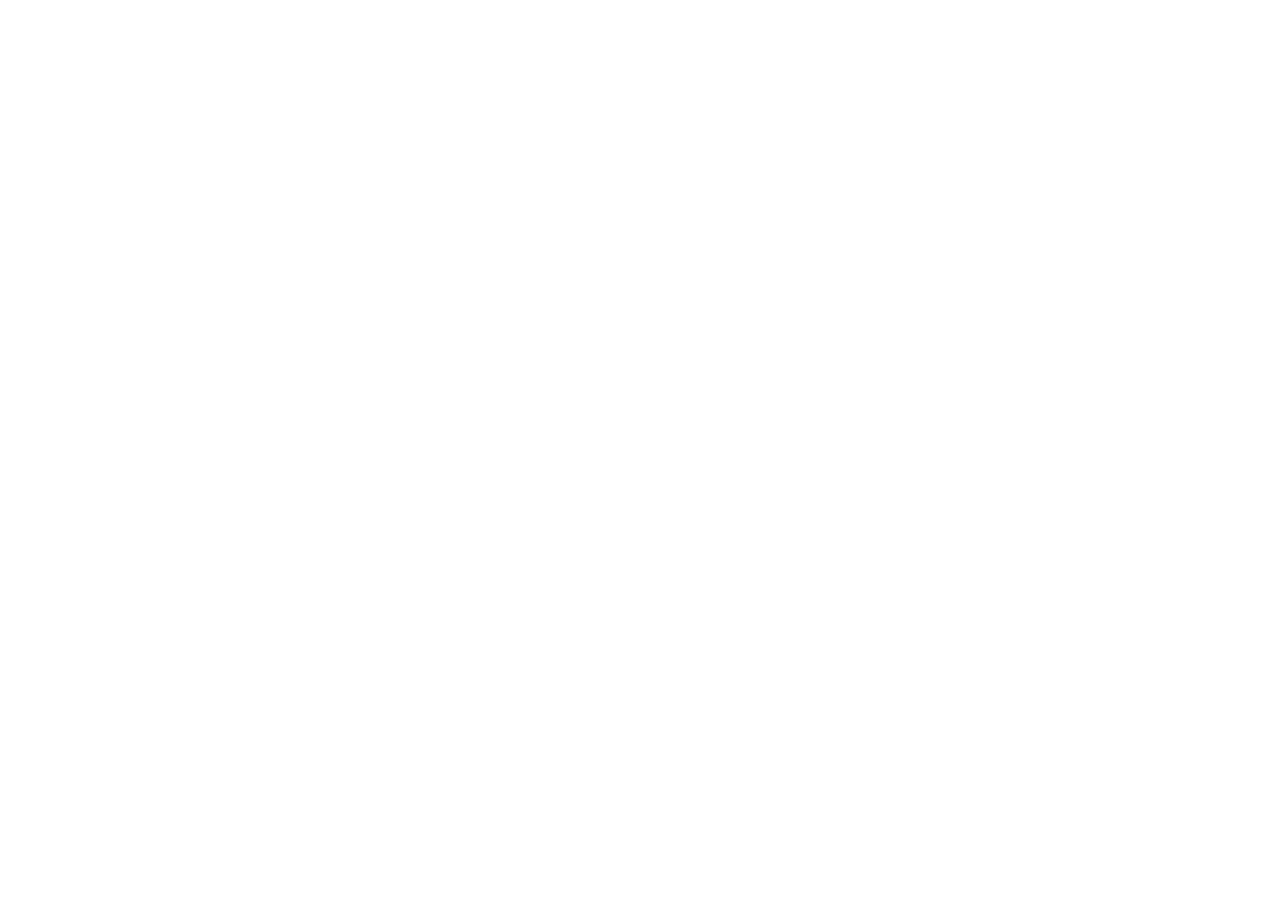
==== index.html @ 5a6aad02 "init project" ====
<!DOCTYPE html>
<html lang="en">

<head>
    <meta charset="UTF-8">
    <meta name="viewport" content="width=device-width, initial-scale=1.0">
    <title>Document</title>
</head>

<body>

</body>

</html>
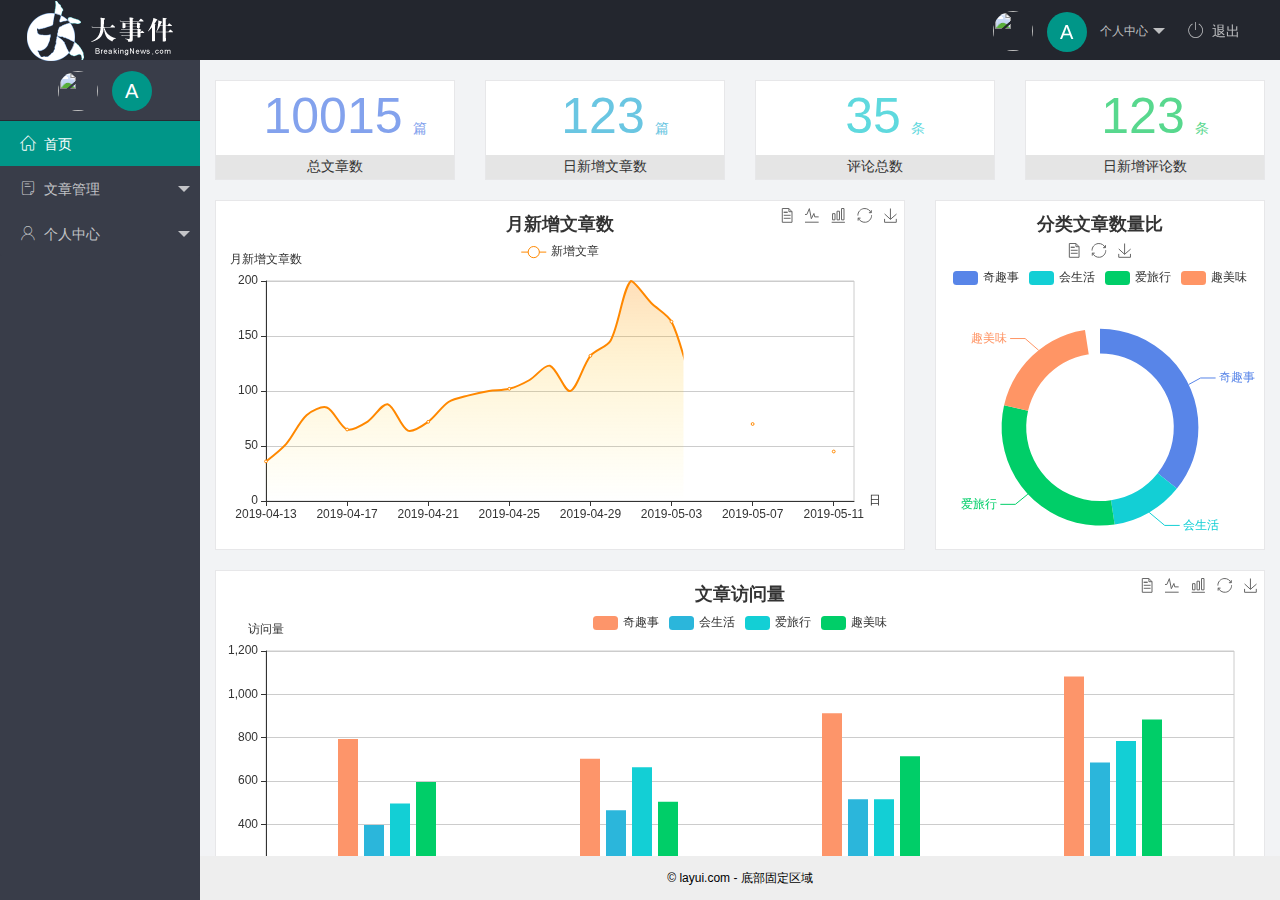
==== commit 7c853610: "完成了首页" ====
--- a/index.html
+++ b/index.html
@@ -2,13 +2,112 @@
 <html lang="en">
 
 <head>
-    <meta charset="UTF-8">
-    <meta name="viewport" content="width=device-width, initial-scale=1.0">
-    <title>Document</title>
+    <meta charset="UTF-8" />
+    <meta name="viewport" content="width=device-width, initial-scale=1.0" />
+    <title>后台主页</title>
+    <!-- 导入 layui 的样式表 -->
+    <link rel="stylesheet" href="/assets/lib/layui/css/layui.css" />
+    <!-- 导入第三方图标库 -->
+    <link rel="stylesheet" href="/assets/fonts/iconfont.css" />
+    <!-- 导入自己写的index首页 -->
+    <link rel="stylesheet" href="/assets/css/index.css">
 </head>
 
-<body>
+<body class="layui-layout-body">
+    <div class="layui-layout layui-layout-admin">
+        <div class="layui-header">
+            <div class="layui-logo">
+                <img src="/assets/images/logo.png" alt="" />
+            </div>
+            <!-- 头部区域（可配合layui已有的水平导航） -->
+            <ul class="layui-nav layui-layout-right">
+                <li class="layui-nav-item">
+                    <!-- 右侧导航栏上面头像 -->
+                    <a href="javascript:;" class="userinfo">
+                        <img src="http://t.cn/RCzsdCq" class="layui-nav-img" />
+                        <span class="text-avatar">A</span>
+                        个人中心
+                    </a>
+                    <dl class="layui-nav-child">
+                        <dd><a href="">基本资料</a></dd>
+                        <dd><a href="">更换头像</a></dd>
+                        <dd><a href="">重置密码</a></dd>
+                    </dl>
+                </li>
+                <li class="layui-nav-item"><a href="javascript:;" id="btnLogout"><span
+                            class="iconfont icon-tuichu"></span>退出</a></li>
+            </ul>
+        </div>
 
+        <div class="layui-side layui-bg-black">
+            <div class="layui-side-scroll">
+                <!-- 左侧侧边栏上面头像 -->
+                <div class="userinfo">
+                    <img src="http://t.cn/RCzsdCq" class="layui-nav-img" />
+                    <span class="text-avatar">A</span>
+                    <span id="welcome"></span>
+                </div>
+                <!-- 左侧导航区域（可配合layui已有的垂直导航） -->
+                <ul class="layui-nav layui-nav-tree" lay-shrink="all">
+                    <!-- 为 `首页` 对应的导航 Item 项添加默认高亮效果， `layui-this` 属性 -->
+                    <li class="layui-nav-item layui-this">
+                        <a href="/home/dashboard.html" target="fm"><span class="iconfont icon-home"></span>首页</a>
+                    </li>
+                    <li class="layui-nav-item">
+                        <a class="" href="javascript:;"><span class="iconfont icon-16"></span>文章管理</a>
+                        <dl class="layui-nav-child">
+                            <dd>
+                                <a href="javascript:;"><i class="layui-icon layui-icon-app"></i>文章类别</a>
+                            </dd>
+                            <dd>
+                                <a href="javascript:;"><i class="layui-icon layui-icon-app"></i>文章列表</a>
+                            </dd>
+                            <dd>
+                                <a href="javascript:;"><i class="layui-icon layui-icon-app"></i>发布文章</a>
+                            </dd>
+                        </dl>
+                    </li>
+                    <li class="layui-nav-item">
+                        <a href="javascript:;"><span class="iconfont icon-user"></span>个人中心</a>
+                        <dl class="layui-nav-child">
+                            <dd>
+                                <a href="javascript:;"><i class="layui-icon layui-icon-user"></i>基本资料</a>
+                            </dd>
+                            <dd>
+                                <a href="javascript:;"><i class="layui-icon layui-icon-user"></i>更换头像</a>
+                            </dd>
+                            <dd>
+                                <a href="javascript:;"><i class="layui-icon layui-icon-user"></i>重置密码</a>
+                            </dd>
+                        </dl>
+                    </li>
+                </ul>
+            </div>
+        </div>
+
+        <div class="layui-body">
+            <!-- 内容主体区域 -->
+            <!-- 指定默认 `iframe` 页面，添加 `src` 的属性即可 -->
+            <iframe name="fm" src="/home/dashboard.html" frameborder="0"></iframe>
+            <div style="padding: 15px;">内容主体区域</div>
+        </div>
+
+        <div class="layui-footer">
+            <!-- 底部固定区域 -->
+            © layui.com - 底部固定区域
+        </div>
+    </div>
+
+
+
+    <!-- 导入 layui 的JS文件 -->
+    <script src="/assets/lib/layui/layui.all.js"></script>
+    <!-- 导入 jQuery -->
+    <script src="/assets/lib/jquery.js"></script>
+    <!-- 导入自己封装的 baseAPI -->
+    <script src="/assets/js/baseAPI.js"></script>
+    <!-- 导入自己的 js 文件 -->
+    <script src="/assets/js/index.js"></script>
 </body>
 
 </html>--- a/assets/lib/layui/css/layui.css
+++ b/assets/lib/layui/css/layui.css
@@ -0,0 +1,2 @@
+/** layui-v2.5.5 MIT License By https://www.layui.com */
+ .layui-inline,img{display:inline-block;vertical-align:middle}h1,h2,h3,h4,h5,h6{font-weight:400}.layui-edge,.layui-header,.layui-inline,.layui-main{position:relative}.layui-body,.layui-edge,.layui-elip{overflow:hidden}.layui-btn,.layui-edge,.layui-inline,img{vertical-align:middle}.layui-btn,.layui-disabled,.layui-icon,.layui-unselect{-moz-user-select:none;-webkit-user-select:none;-ms-user-select:none}.layui-elip,.layui-form-checkbox span,.layui-form-pane .layui-form-label{text-overflow:ellipsis;white-space:nowrap}.layui-breadcrumb,.layui-tree-btnGroup{visibility:hidden}blockquote,body,button,dd,div,dl,dt,form,h1,h2,h3,h4,h5,h6,input,li,ol,p,pre,td,textarea,th,ul{margin:0;padding:0;-webkit-tap-highlight-color:rgba(0,0,0,0)}a:active,a:hover{outline:0}img{border:none}li{list-style:none}table{border-collapse:collapse;border-spacing:0}h4,h5,h6{font-size:100%}button,input,optgroup,option,select,textarea{font-family:inherit;font-size:inherit;font-style:inherit;font-weight:inherit;outline:0}pre{white-space:pre-wrap;white-space:-moz-pre-wrap;white-space:-pre-wrap;white-space:-o-pre-wrap;word-wrap:break-word}body{line-height:24px;font:14px Helvetica Neue,Helvetica,PingFang SC,Tahoma,Arial,sans-serif}hr{height:1px;margin:10px 0;border:0;clear:both}a{color:#333;text-decoration:none}a:hover{color:#777}a cite{font-style:normal;*cursor:pointer}.layui-border-box,.layui-border-box *{box-sizing:border-box}.layui-box,.layui-box *{box-sizing:content-box}.layui-clear{clear:both;*zoom:1}.layui-clear:after{content:'\20';clear:both;*zoom:1;display:block;height:0}.layui-inline{*display:inline;*zoom:1}.layui-edge{display:inline-block;width:0;height:0;border-width:6px;border-style:dashed;border-color:transparent}.layui-edge-top{top:-4px;border-bottom-color:#999;border-bottom-style:solid}.layui-edge-right{border-left-color:#999;border-left-style:solid}.layui-edge-bottom{top:2px;border-top-color:#999;border-top-style:solid}.layui-edge-left{border-right-color:#999;border-right-style:solid}.layui-disabled,.layui-disabled:hover{color:#d2d2d2!important;cursor:not-allowed!important}.layui-circle{border-radius:100%}.layui-show{display:block!important}.layui-hide{display:none!important}@font-face{font-family:layui-icon;src:url(../font/iconfont.eot?v=250);src:url(../font/iconfont.eot?v=250#iefix) format('embedded-opentype'),url(../font/iconfont.woff2?v=250) format('woff2'),url(../font/iconfont.woff?v=250) format('woff'),url(../font/iconfont.ttf?v=250) format('truetype'),url(../font/iconfont.svg?v=250#layui-icon) format('svg')}.layui-icon{font-family:layui-icon!important;font-size:16px;font-style:normal;-webkit-font-smoothing:antialiased;-moz-osx-font-smoothing:grayscale}.layui-icon-reply-fill:before{content:"\e611"}.layui-icon-set-fill:before{content:"\e614"}.layui-icon-menu-fill:before{content:"\e60f"}.layui-icon-search:before{content:"\e615"}.layui-icon-share:before{content:"\e641"}.layui-icon-set-sm:before{content:"\e620"}.layui-icon-engine:before{content:"\e628"}.layui-icon-close:before{content:"\1006"}.layui-icon-close-fill:before{content:"\1007"}.layui-icon-chart-screen:before{content:"\e629"}.layui-icon-star:before{content:"\e600"}.layui-icon-circle-dot:before{content:"\e617"}.layui-icon-chat:before{content:"\e606"}.layui-icon-release:before{content:"\e609"}.layui-icon-list:before{content:"\e60a"}.layui-icon-chart:before{content:"\e62c"}.layui-icon-ok-circle:before{content:"\1005"}.layui-icon-layim-theme:before{content:"\e61b"}.layui-icon-table:before{content:"\e62d"}.layui-icon-right:before{content:"\e602"}.layui-icon-left:before{content:"\e603"}.layui-icon-cart-simple:before{content:"\e698"}.layui-icon-face-cry:before{content:"\e69c"}.layui-icon-face-smile:before{content:"\e6af"}.layui-icon-survey:before{content:"\e6b2"}.layui-icon-tree:before{content:"\e62e"}.layui-icon-upload-circle:before{content:"\e62f"}.layui-icon-add-circle:before{content:"\e61f"}.layui-icon-download-circle:before{content:"\e601"}.layui-icon-templeate-1:before{content:"\e630"}.layui-icon-util:before{content:"\e631"}.layui-icon-face-surprised:before{content:"\e664"}.layui-icon-edit:before{content:"\e642"}.layui-icon-speaker:before{content:"\e645"}.layui-icon-down:before{content:"\e61a"}.layui-icon-file:before{content:"\e621"}.layui-icon-layouts:before{content:"\e632"}.layui-icon-rate-half:before{content:"\e6c9"}.layui-icon-add-circle-fine:before{content:"\e608"}.layui-icon-prev-circle:before{content:"\e633"}.layui-icon-read:before{content:"\e705"}.layui-icon-404:before{content:"\e61c"}.layui-icon-carousel:before{content:"\e634"}.layui-icon-help:before{content:"\e607"}.layui-icon-code-circle:before{content:"\e635"}.layui-icon-water:before{content:"\e636"}.layui-icon-username:before{content:"\e66f"}.layui-icon-find-fill:before{content:"\e670"}.layui-icon-about:before{content:"\e60b"}.layui-icon-location:before{content:"\e715"}.layui-icon-up:before{content:"\e619"}.layui-icon-pause:before{content:"\e651"}.layui-icon-date:before{content:"\e637"}.layui-icon-layim-uploadfile:before{content:"\e61d"}.layui-icon-delete:before{content:"\e640"}.layui-icon-play:before{content:"\e652"}.layui-icon-top:before{content:"\e604"}.layui-icon-friends:before{content:"\e612"}.layui-icon-refresh-3:before{content:"\e9aa"}.layui-icon-ok:before{content:"\e605"}.layui-icon-layer:before{content:"\e638"}.layui-icon-face-smile-fine:before{content:"\e60c"}.layui-icon-dollar:before{content:"\e659"}.layui-icon-group:before{content:"\e613"}.layui-icon-layim-download:before{content:"\e61e"}.layui-icon-picture-fine:before{content:"\e60d"}.layui-icon-link:before{content:"\e64c"}.layui-icon-diamond:before{content:"\e735"}.layui-icon-log:before{content:"\e60e"}.layui-icon-rate-solid:before{content:"\e67a"}.layui-icon-fonts-del:before{content:"\e64f"}.layui-icon-unlink:before{content:"\e64d"}.layui-icon-fonts-clear:before{content:"\e639"}.layui-icon-triangle-r:before{content:"\e623"}.layui-icon-circle:before{content:"\e63f"}.layui-icon-radio:before{content:"\e643"}.layui-icon-align-center:before{content:"\e647"}.layui-icon-align-right:before{content:"\e648"}.layui-icon-align-left:before{content:"\e649"}.layui-icon-loading-1:before{content:"\e63e"}.layui-icon-return:before{content:"\e65c"}.layui-icon-fonts-strong:before{content:"\e62b"}.layui-icon-upload:before{content:"\e67c"}.layui-icon-dialogue:before{content:"\e63a"}.layui-icon-video:before{content:"\e6ed"}.layui-icon-headset:before{content:"\e6fc"}.layui-icon-cellphone-fine:before{content:"\e63b"}.layui-icon-add-1:before{content:"\e654"}.layui-icon-face-smile-b:before{content:"\e650"}.layui-icon-fonts-html:before{content:"\e64b"}.layui-icon-form:before{content:"\e63c"}.layui-icon-cart:before{content:"\e657"}.layui-icon-camera-fill:before{content:"\e65d"}.layui-icon-tabs:before{content:"\e62a"}.layui-icon-fonts-code:before{content:"\e64e"}.layui-icon-fire:before{content:"\e756"}.layui-icon-set:before{content:"\e716"}.layui-icon-fonts-u:before{content:"\e646"}.layui-icon-triangle-d:before{content:"\e625"}.layui-icon-tips:before{content:"\e702"}.layui-icon-picture:before{content:"\e64a"}.layui-icon-more-vertical:before{content:"\e671"}.layui-icon-flag:before{content:"\e66c"}.layui-icon-loading:before{content:"\e63d"}.layui-icon-fonts-i:before{content:"\e644"}.layui-icon-refresh-1:before{content:"\e666"}.layui-icon-rmb:before{content:"\e65e"}.layui-icon-home:before{content:"\e68e"}.layui-icon-user:before{content:"\e770"}.layui-icon-notice:before{content:"\e667"}.layui-icon-login-weibo:before{content:"\e675"}.layui-icon-voice:before{content:"\e688"}.layui-icon-upload-drag:before{content:"\e681"}.layui-icon-login-qq:before{content:"\e676"}.layui-icon-snowflake:before{content:"\e6b1"}.layui-icon-file-b:before{content:"\e655"}.layui-icon-template:before{content:"\e663"}.layui-icon-auz:before{content:"\e672"}.layui-icon-console:before{content:"\e665"}.layui-icon-app:before{content:"\e653"}.layui-icon-prev:before{content:"\e65a"}.layui-icon-website:before{content:"\e7ae"}.layui-icon-next:before{content:"\e65b"}.layui-icon-component:before{content:"\e857"}.layui-icon-more:before{content:"\e65f"}.layui-icon-login-wechat:before{content:"\e677"}.layui-icon-shrink-right:before{content:"\e668"}.layui-icon-spread-left:before{content:"\e66b"}.layui-icon-camera:before{content:"\e660"}.layui-icon-note:before{content:"\e66e"}.layui-icon-refresh:before{content:"\e669"}.layui-icon-female:before{content:"\e661"}.layui-icon-male:before{content:"\e662"}.layui-icon-password:before{content:"\e673"}.layui-icon-senior:before{content:"\e674"}.layui-icon-theme:before{content:"\e66a"}.layui-icon-tread:before{content:"\e6c5"}.layui-icon-praise:before{content:"\e6c6"}.layui-icon-star-fill:before{content:"\e658"}.layui-icon-rate:before{content:"\e67b"}.layui-icon-template-1:before{content:"\e656"}.layui-icon-vercode:before{content:"\e679"}.layui-icon-cellphone:before{content:"\e678"}.layui-icon-screen-full:before{content:"\e622"}.layui-icon-screen-restore:before{content:"\e758"}.layui-icon-cols:before{content:"\e610"}.layui-icon-export:before{content:"\e67d"}.layui-icon-print:before{content:"\e66d"}.layui-icon-slider:before{content:"\e714"}.layui-icon-addition:before{content:"\e624"}.layui-icon-subtraction:before{content:"\e67e"}.layui-icon-service:before{content:"\e626"}.layui-icon-transfer:before{content:"\e691"}.layui-main{width:1140px;margin:0 auto}.layui-header{z-index:1000;height:60px}.layui-header a:hover{transition:all .5s;-webkit-transition:all .5s}.layui-side{position:fixed;left:0;top:0;bottom:0;z-index:999;width:200px;overflow-x:hidden}.layui-side-scroll{position:relative;width:220px;height:100%;overflow-x:hidden}.layui-body{position:absolute;left:200px;right:0;top:0;bottom:0;z-index:998;width:auto;overflow-y:auto;box-sizing:border-box}.layui-layout-body{overflow:hidden}.layui-layout-admin .layui-header{background-color:#23262E}.layui-layout-admin .layui-side{top:60px;width:200px;overflow-x:hidden}.layui-layout-admin .layui-body{position:fixed;top:60px;bottom:44px}.layui-layout-admin .layui-main{width:auto;margin:0 15px}.layui-layout-admin .layui-footer{position:fixed;left:200px;right:0;bottom:0;height:44px;line-height:44px;padding:0 15px;background-color:#eee}.layui-layout-admin .layui-logo{position:absolute;left:0;top:0;width:200px;height:100%;line-height:60px;text-align:center;color:#009688;font-size:16px}.layui-layout-admin .layui-header .layui-nav{background:0 0}.layui-layout-left{position:absolute!important;left:200px;top:0}.layui-layout-right{position:absolute!important;right:0;top:0}.layui-container{position:relative;margin:0 auto;padding:0 15px;box-sizing:border-box}.layui-fluid{position:relative;margin:0 auto;padding:0 15px}.layui-row:after,.layui-row:before{content:'';display:block;clear:both}.layui-col-lg1,.layui-col-lg10,.layui-col-lg11,.layui-col-lg12,.layui-col-lg2,.layui-col-lg3,.layui-col-lg4,.layui-col-lg5,.layui-col-lg6,.layui-col-lg7,.layui-col-lg8,.layui-col-lg9,.layui-col-md1,.layui-col-md10,.layui-col-md11,.layui-col-md12,.layui-col-md2,.layui-col-md3,.layui-col-md4,.layui-col-md5,.layui-col-md6,.layui-col-md7,.layui-col-md8,.layui-col-md9,.layui-col-sm1,.layui-col-sm10,.layui-col-sm11,.layui-col-sm12,.layui-col-sm2,.layui-col-sm3,.layui-col-sm4,.layui-col-sm5,.layui-col-sm6,.layui-col-sm7,.layui-col-sm8,.layui-col-sm9,.layui-col-xs1,.layui-col-xs10,.layui-col-xs11,.layui-col-xs12,.layui-col-xs2,.layui-col-xs3,.layui-col-xs4,.layui-col-xs5,.layui-col-xs6,.layui-col-xs7,.layui-col-xs8,.layui-col-xs9{position:relative;display:block;box-sizing:border-box}.layui-col-xs1,.layui-col-xs10,.layui-col-xs11,.layui-col-xs12,.layui-col-xs2,.layui-col-xs3,.layui-col-xs4,.layui-col-xs5,.layui-col-xs6,.layui-col-xs7,.layui-col-xs8,.layui-col-xs9{float:left}.layui-col-xs1{width:8.33333333%}.layui-col-xs2{width:16.66666667%}.layui-col-xs3{width:25%}.layui-col-xs4{width:33.33333333%}.layui-col-xs5{width:41.66666667%}.layui-col-xs6{width:50%}.layui-col-xs7{width:58.33333333%}.layui-col-xs8{width:66.66666667%}.layui-col-xs9{width:75%}.layui-col-xs10{width:83.33333333%}.layui-col-xs11{width:91.66666667%}.layui-col-xs12{width:100%}.layui-col-xs-offset1{margin-left:8.33333333%}.layui-col-xs-offset2{margin-left:16.66666667%}.layui-col-xs-offset3{margin-left:25%}.layui-col-xs-offset4{margin-left:33.33333333%}.layui-col-xs-offset5{margin-left:41.66666667%}.layui-col-xs-offset6{margin-left:50%}.layui-col-xs-offset7{margin-left:58.33333333%}.layui-col-xs-offset8{margin-left:66.66666667%}.layui-col-xs-offset9{margin-left:75%}.layui-col-xs-offset10{margin-left:83.33333333%}.layui-col-xs-offset11{margin-left:91.66666667%}.layui-col-xs-offset12{margin-left:100%}@media screen and (max-width:768px){.layui-hide-xs{display:none!important}.layui-show-xs-block{display:block!important}.layui-show-xs-inline{display:inline!important}.layui-show-xs-inline-block{display:inline-block!important}}@media screen and (min-width:768px){.layui-container{width:750px}.layui-hide-sm{display:none!important}.layui-show-sm-block{display:block!important}.layui-show-sm-inline{display:inline!important}.layui-show-sm-inline-block{display:inline-block!important}.layui-col-sm1,.layui-col-sm10,.layui-col-sm11,.layui-col-sm12,.layui-col-sm2,.layui-col-sm3,.layui-col-sm4,.layui-col-sm5,.layui-col-sm6,.layui-col-sm7,.layui-col-sm8,.layui-col-sm9{float:left}.layui-col-sm1{width:8.33333333%}.layui-col-sm2{width:16.66666667%}.layui-col-sm3{width:25%}.layui-col-sm4{width:33.33333333%}.layui-col-sm5{width:41.66666667%}.layui-col-sm6{width:50%}.layui-col-sm7{width:58.33333333%}.layui-col-sm8{width:66.66666667%}.layui-col-sm9{width:75%}.layui-col-sm10{width:83.33333333%}.layui-col-sm11{width:91.66666667%}.layui-col-sm12{width:100%}.layui-col-sm-offset1{margin-left:8.33333333%}.layui-col-sm-offset2{margin-left:16.66666667%}.layui-col-sm-offset3{margin-left:25%}.layui-col-sm-offset4{margin-left:33.33333333%}.layui-col-sm-offset5{margin-left:41.66666667%}.layui-col-sm-offset6{margin-left:50%}.layui-col-sm-offset7{margin-left:58.33333333%}.layui-col-sm-offset8{margin-left:66.66666667%}.layui-col-sm-offset9{margin-left:75%}.layui-col-sm-offset10{margin-left:83.33333333%}.layui-col-sm-offset11{margin-left:91.66666667%}.layui-col-sm-offset12{margin-left:100%}}@media screen and (min-width:992px){.layui-container{width:970px}.layui-hide-md{display:none!important}.layui-show-md-block{display:block!important}.layui-show-md-inline{display:inline!important}.layui-show-md-inline-block{display:inline-block!important}.layui-col-md1,.layui-col-md10,.layui-col-md11,.layui-col-md12,.layui-col-md2,.layui-col-md3,.layui-col-md4,.layui-col-md5,.layui-col-md6,.layui-col-md7,.layui-col-md8,.layui-col-md9{float:left}.layui-col-md1{width:8.33333333%}.layui-col-md2{width:16.66666667%}.layui-col-md3{width:25%}.layui-col-md4{width:33.33333333%}.layui-col-md5{width:41.66666667%}.layui-col-md6{width:50%}.layui-col-md7{width:58.33333333%}.layui-col-md8{width:66.66666667%}.layui-col-md9{width:75%}.layui-col-md10{width:83.33333333%}.layui-col-md11{width:91.66666667%}.layui-col-md12{width:100%}.layui-col-md-offset1{margin-left:8.33333333%}.layui-col-md-offset2{margin-left:16.66666667%}.layui-col-md-offset3{margin-left:25%}.layui-col-md-offset4{margin-left:33.33333333%}.layui-col-md-offset5{margin-left:41.66666667%}.layui-col-md-offset6{margin-left:50%}.layui-col-md-offset7{margin-left:58.33333333%}.layui-col-md-offset8{margin-left:66.66666667%}.layui-col-md-offset9{margin-left:75%}.layui-col-md-offset10{margin-left:83.33333333%}.layui-col-md-offset11{margin-left:91.66666667%}.layui-col-md-offset12{margin-left:100%}}@media screen and (min-width:1200px){.layui-container{width:1170px}.layui-hide-lg{display:none!important}.layui-show-lg-block{display:block!important}.layui-show-lg-inline{display:inline!important}.layui-show-lg-inline-block{display:inline-block!important}.layui-col-lg1,.layui-col-lg10,.layui-col-lg11,.layui-col-lg12,.layui-col-lg2,.layui-col-lg3,.layui-col-lg4,.layui-col-lg5,.layui-col-lg6,.layui-col-lg7,.layui-col-lg8,.layui-col-lg9{float:left}.layui-col-lg1{width:8.33333333%}.layui-col-lg2{width:16.66666667%}.layui-col-lg3{width:25%}.layui-col-lg4{width:33.33333333%}.layui-col-lg5{width:41.66666667%}.layui-col-lg6{width:50%}.layui-col-lg7{width:58.33333333%}.layui-col-lg8{width:66.66666667%}.layui-col-lg9{width:75%}.layui-col-lg10{width:83.33333333%}.layui-col-lg11{width:91.66666667%}.layui-col-lg12{width:100%}.layui-col-lg-offset1{margin-left:8.33333333%}.layui-col-lg-offset2{margin-left:16.66666667%}.layui-col-lg-offset3{margin-left:25%}.layui-col-lg-offset4{margin-left:33.33333333%}.layui-col-lg-offset5{margin-left:41.66666667%}.layui-col-lg-offset6{margin-left:50%}.layui-col-lg-offset7{margin-left:58.33333333%}.layui-col-lg-offset8{margin-left:66.66666667%}.layui-col-lg-offset9{margin-left:75%}.layui-col-lg-offset10{margin-left:83.33333333%}.layui-col-lg-offset11{margin-left:91.66666667%}.layui-col-lg-offset12{margin-left:100%}}.layui-col-space1{margin:-.5px}.layui-col-space1>*{padding:.5px}.layui-col-space3{margin:-1.5px}.layui-col-space3>*{padding:1.5px}.layui-col-space5{margin:-2.5px}.layui-col-space5>*{padding:2.5px}.layui-col-space8{margin:-3.5px}.layui-col-space8>*{padding:3.5px}.layui-col-space10{margin:-5px}.layui-col-space10>*{padding:5px}.layui-col-space12{margin:-6px}.layui-col-space12>*{padding:6px}.layui-col-space15{margin:-7.5px}.layui-col-space15>*{padding:7.5px}.layui-col-space18{margin:-9px}.layui-col-space18>*{padding:9px}.layui-col-space20{margin:-10px}.layui-col-space20>*{padding:10px}.layui-col-space22{margin:-11px}.layui-col-space22>*{padding:11px}.layui-col-space25{margin:-12.5px}.layui-col-space25>*{padding:12.5px}.layui-col-space30{margin:-15px}.layui-col-space30>*{padding:15px}.layui-btn,.layui-input,.layui-select,.layui-textarea,.layui-upload-button{outline:0;-webkit-appearance:none;transition:all .3s;-webkit-transition:all .3s;box-sizing:border-box}.layui-elem-quote{margin-bottom:10px;padding:15px;line-height:22px;border-left:5px solid #009688;border-radius:0 2px 2px 0;background-color:#f2f2f2}.layui-quote-nm{border-style:solid;border-width:1px 1px 1px 5px;background:0 0}.layui-elem-field{margin-bottom:10px;padding:0;border-width:1px;border-style:solid}.layui-elem-field legend{margin-left:20px;padding:0 10px;font-size:20px;font-weight:300}.layui-field-title{margin:10px 0 20px;border-width:1px 0 0}.layui-field-box{padding:10px 15px}.layui-field-title .layui-field-box{padding:10px 0}.layui-progress{position:relative;height:6px;border-radius:20px;background-color:#e2e2e2}.layui-progress-bar{position:absolute;left:0;top:0;width:0;max-width:100%;height:6px;border-radius:20px;text-align:right;background-color:#5FB878;transition:all .3s;-webkit-transition:all .3s}.layui-progress-big,.layui-progress-big .layui-progress-bar{height:18px;line-height:18px}.layui-progress-text{position:relative;top:-20px;line-height:18px;font-size:12px;color:#666}.layui-progress-big .layui-progress-text{position:static;padding:0 10px;color:#fff}.layui-collapse{border-width:1px;border-style:solid;border-radius:2px}.layui-colla-content,.layui-colla-item{border-top-width:1px;border-top-style:solid}.layui-colla-item:first-child{border-top:none}.layui-colla-title{position:relative;height:42px;line-height:42px;padding:0 15px 0 35px;color:#333;background-color:#f2f2f2;cursor:pointer;font-size:14px;overflow:hidden}.layui-colla-content{display:none;padding:10px 15px;line-height:22px;color:#666}.layui-colla-icon{position:absolute;left:15px;top:0;font-size:14px}.layui-card{margin-bottom:15px;border-radius:2px;background-color:#fff;box-shadow:0 1px 2px 0 rgba(0,0,0,.05)}.layui-card:last-child{margin-bottom:0}.layui-card-header{position:relative;height:42px;line-height:42px;padding:0 15px;border-bottom:1px solid #f6f6f6;color:#333;border-radius:2px 2px 0 0;font-size:14px}.layui-bg-black,.layui-bg-blue,.layui-bg-cyan,.layui-bg-green,.layui-bg-orange,.layui-bg-red{color:#fff!important}.layui-card-body{position:relative;padding:10px 15px;line-height:24px}.layui-card-body[pad15]{padding:15px}.layui-card-body[pad20]{padding:20px}.layui-card-body .layui-table{margin:5px 0}.layui-card .layui-tab{margin:0}.layui-panel-window{position:relative;padding:15px;border-radius:0;border-top:5px solid #E6E6E6;background-color:#fff}.layui-auxiliar-moving{position:fixed;left:0;right:0;top:0;bottom:0;width:100%;height:100%;background:0 0;z-index:9999999999}.layui-form-label,.layui-form-mid,.layui-form-select,.layui-input-block,.layui-input-inline,.layui-textarea{position:relative}.layui-bg-red{background-color:#FF5722!important}.layui-bg-orange{background-color:#FFB800!important}.layui-bg-green{background-color:#009688!important}.layui-bg-cyan{background-color:#2F4056!important}.layui-bg-blue{background-color:#1E9FFF!important}.layui-bg-black{background-color:#393D49!important}.layui-bg-gray{background-color:#eee!important;color:#666!important}.layui-badge-rim,.layui-colla-content,.layui-colla-item,.layui-collapse,.layui-elem-field,.layui-form-pane .layui-form-item[pane],.layui-form-pane .layui-form-label,.layui-input,.layui-layedit,.layui-layedit-tool,.layui-quote-nm,.layui-select,.layui-tab-bar,.layui-tab-card,.layui-tab-title,.layui-tab-title .layui-this:after,.layui-textarea{border-color:#e6e6e6}.layui-timeline-item:before,hr{background-color:#e6e6e6}.layui-text{line-height:22px;font-size:14px;color:#666}.layui-text h1,.layui-text h2,.layui-text h3{font-weight:500;color:#333}.layui-text h1{font-size:30px}.layui-text h2{font-size:24px}.layui-text h3{font-size:18px}.layui-text a:not(.layui-btn){color:#01AAED}.layui-text a:not(.layui-btn):hover{text-decoration:underline}.layui-text ul{padding:5px 0 5px 15px}.layui-text ul li{margin-top:5px;list-style-type:disc}.layui-text em,.layui-word-aux{color:#999!important;padding:0 5px!important}.layui-btn{display:inline-block;height:38px;line-height:38px;padding:0 18px;background-color:#009688;color:#fff;white-space:nowrap;text-align:center;font-size:14px;border:none;border-radius:2px;cursor:pointer}.layui-btn:hover{opacity:.8;filter:alpha(opacity=80);color:#fff}.layui-btn:active{opacity:1;filter:alpha(opacity=100)}.layui-btn+.layui-btn{margin-left:10px}.layui-btn-container{font-size:0}.layui-btn-container .layui-btn{margin-right:10px;margin-bottom:10px}.layui-btn-container .layui-btn+.layui-btn{margin-left:0}.layui-table .layui-btn-container .layui-btn{margin-bottom:9px}.layui-btn-radius{border-radius:100px}.layui-btn .layui-icon{margin-right:3px;font-size:18px;vertical-align:bottom;vertical-align:middle\9}.layui-btn-primary{border:1px solid #C9C9C9;background-color:#fff;color:#555}.layui-btn-primary:hover{border-color:#009688;color:#333}.layui-btn-normal{background-color:#1E9FFF}.layui-btn-warm{background-color:#FFB800}.layui-btn-danger{background-color:#FF5722}.layui-btn-checked{background-color:#5FB878}.layui-btn-disabled,.layui-btn-disabled:active,.layui-btn-disabled:hover{border:1px solid #e6e6e6;background-color:#FBFBFB;color:#C9C9C9;cursor:not-allowed;opacity:1}.layui-btn-lg{height:44px;line-height:44px;padding:0 25px;font-size:16px}.layui-btn-sm{height:30px;line-height:30px;padding:0 10px;font-size:12px}.layui-btn-sm i{font-size:16px!important}.layui-btn-xs{height:22px;line-height:22px;padding:0 5px;font-size:12px}.layui-btn-xs i{font-size:14px!important}.layui-btn-group{display:inline-block;vertical-align:middle;font-size:0}.layui-btn-group .layui-btn{margin-left:0!important;margin-right:0!important;border-left:1px solid rgba(255,255,255,.5);border-radius:0}.layui-btn-group .layui-btn-primary{border-left:none}.layui-btn-group .layui-btn-primary:hover{border-color:#C9C9C9;color:#009688}.layui-btn-group .layui-btn:first-child{border-left:none;border-radius:2px 0 0 2px}.layui-btn-group .layui-btn-primary:first-child{border-left:1px solid #c9c9c9}.layui-btn-group .layui-btn:last-child{border-radius:0 2px 2px 0}.layui-btn-group .layui-btn+.layui-btn{margin-left:0}.layui-btn-group+.layui-btn-group{margin-left:10px}.layui-btn-fluid{width:100%}.layui-input,.layui-select,.layui-textarea{height:38px;line-height:1.3;line-height:38px\9;border-width:1px;border-style:solid;background-color:#fff;border-radius:2px}.layui-input::-webkit-input-placeholder,.layui-select::-webkit-input-placeholder,.layui-textarea::-webkit-input-placeholder{line-height:1.3}.layui-input,.layui-textarea{display:block;width:100%;padding-left:10px}.layui-input:hover,.layui-textarea:hover{border-color:#D2D2D2!important}.layui-input:focus,.layui-textarea:focus{border-color:#C9C9C9!important}.layui-textarea{min-height:100px;height:auto;line-height:20px;padding:6px 10px;resize:vertical}.layui-select{padding:0 10px}.layui-form input[type=checkbox],.layui-form input[type=radio],.layui-form select{display:none}.layui-form [lay-ignore]{display:initial}.layui-form-item{margin-bottom:15px;clear:both;*zoom:1}.layui-form-item:after{content:'\20';clear:both;*zoom:1;display:block;height:0}.layui-form-label{float:left;display:block;padding:9px 15px;width:80px;font-weight:400;line-height:20px;text-align:right}.layui-form-label-col{display:block;float:none;padding:9px 0;line-height:20px;text-align:left}.layui-form-item .layui-inline{margin-bottom:5px;margin-right:10px}.layui-input-block{margin-left:110px;min-height:36px}.layui-input-inline{display:inline-block;vertical-align:middle}.layui-form-item .layui-input-inline{float:left;width:190px;margin-right:10px}.layui-form-text .layui-input-inline{width:auto}.layui-form-mid{float:left;display:block;padding:9px 0!important;line-height:20px;margin-right:10px}.layui-form-danger+.layui-form-select .layui-input,.layui-form-danger:focus{border-color:#FF5722!important}.layui-form-select .layui-input{padding-right:30px;cursor:pointer}.layui-form-select .layui-edge{position:absolute;right:10px;top:50%;margin-top:-3px;cursor:pointer;border-width:6px;border-top-color:#c2c2c2;border-top-style:solid;transition:all .3s;-webkit-transition:all .3s}.layui-form-select dl{display:none;position:absolute;left:0;top:42px;padding:5px 0;z-index:899;min-width:100%;border:1px solid #d2d2d2;max-height:300px;overflow-y:auto;background-color:#fff;border-radius:2px;box-shadow:0 2px 4px rgba(0,0,0,.12);box-sizing:border-box}.layui-form-select dl dd,.layui-form-select dl dt{padding:0 10px;line-height:36px;white-space:nowrap;overflow:hidden;text-overflow:ellipsis}.layui-form-select dl dt{font-size:12px;color:#999}.layui-form-select dl dd{cursor:pointer}.layui-form-select dl dd:hover{background-color:#f2f2f2;-webkit-transition:.5s all;transition:.5s all}.layui-form-select .layui-select-group dd{padding-left:20px}.layui-form-select dl dd.layui-select-tips{padding-left:10px!important;color:#999}.layui-form-select dl dd.layui-this{background-color:#5FB878;color:#fff}.layui-form-checkbox,.layui-form-select dl dd.layui-disabled{background-color:#fff}.layui-form-selected dl{display:block}.layui-form-checkbox,.layui-form-checkbox *,.layui-form-switch{display:inline-block;vertical-align:middle}.layui-form-selected .layui-edge{margin-top:-9px;-webkit-transform:rotate(180deg);transform:rotate(180deg);margin-top:-3px\9}:root .layui-form-selected .layui-edge{margin-top:-9px\0/IE9}.layui-form-selectup dl{top:auto;bottom:42px}.layui-select-none{margin:5px 0;text-align:center;color:#999}.layui-select-disabled .layui-disabled{border-color:#eee!important}.layui-select-disabled .layui-edge{border-top-color:#d2d2d2}.layui-form-checkbox{position:relative;height:30px;line-height:30px;margin-right:10px;padding-right:30px;cursor:pointer;font-size:0;-webkit-transition:.1s linear;transition:.1s linear;box-sizing:border-box}.layui-form-checkbox span{padding:0 10px;height:100%;font-size:14px;border-radius:2px 0 0 2px;background-color:#d2d2d2;color:#fff;overflow:hidden}.layui-form-checkbox:hover span{background-color:#c2c2c2}.layui-form-checkbox i{position:absolute;right:0;top:0;width:30px;height:28px;border:1px solid #d2d2d2;border-left:none;border-radius:0 2px 2px 0;color:#fff;font-size:20px;text-align:center}.layui-form-checkbox:hover i{border-color:#c2c2c2;color:#c2c2c2}.layui-form-checked,.layui-form-checked:hover{border-color:#5FB878}.layui-form-checked span,.layui-form-checked:hover span{background-color:#5FB878}.layui-form-checked i,.layui-form-checked:hover i{color:#5FB878}.layui-form-item .layui-form-checkbox{margin-top:4px}.layui-form-checkbox[lay-skin=primary]{height:auto!important;line-height:normal!important;min-width:18px;min-height:18px;border:none!important;margin-right:0;padding-left:28px;padding-right:0;background:0 0}.layui-form-checkbox[lay-skin=primary] span{padding-left:0;padding-right:15px;line-height:18px;background:0 0;color:#666}.layui-form-checkbox[lay-skin=primary] i{right:auto;left:0;width:16px;height:16px;line-height:16px;border:1px solid #d2d2d2;font-size:12px;border-radius:2px;background-color:#fff;-webkit-transition:.1s linear;transition:.1s linear}.layui-form-checkbox[lay-skin=primary]:hover i{border-color:#5FB878;color:#fff}.layui-form-checked[lay-skin=primary] i{border-color:#5FB878!important;background-color:#5FB878;color:#fff}.layui-checkbox-disbaled[lay-skin=primary] span{background:0 0!important;color:#c2c2c2}.layui-checkbox-disbaled[lay-skin=primary]:hover i{border-color:#d2d2d2}.layui-form-item .layui-form-checkbox[lay-skin=primary]{margin-top:10px}.layui-form-switch{position:relative;height:22px;line-height:22px;min-width:35px;padding:0 5px;margin-top:8px;border:1px solid #d2d2d2;border-radius:20px;cursor:pointer;background-color:#fff;-webkit-transition:.1s linear;transition:.1s linear}.layui-form-switch i{position:absolute;left:5px;top:3px;width:16px;height:16px;border-radius:20px;background-color:#d2d2d2;-webkit-transition:.1s linear;transition:.1s linear}.layui-form-switch em{position:relative;top:0;width:25px;margin-left:21px;padding:0!important;text-align:center!important;color:#999!important;font-style:normal!important;font-size:12px}.layui-form-onswitch{border-color:#5FB878;background-color:#5FB878}.layui-checkbox-disbaled,.layui-checkbox-disbaled i{border-color:#e2e2e2!important}.layui-form-onswitch i{left:100%;margin-left:-21px;background-color:#fff}.layui-form-onswitch em{margin-left:5px;margin-right:21px;color:#fff!important}.layui-checkbox-disbaled span{background-color:#e2e2e2!important}.layui-checkbox-disbaled:hover i{color:#fff!important}[lay-radio]{display:none}.layui-form-radio,.layui-form-radio *{display:inline-block;vertical-align:middle}.layui-form-radio{line-height:28px;margin:6px 10px 0 0;padding-right:10px;cursor:pointer;font-size:0}.layui-form-radio *{font-size:14px}.layui-form-radio>i{margin-right:8px;font-size:22px;color:#c2c2c2}.layui-form-radio>i:hover,.layui-form-radioed>i{color:#5FB878}.layui-radio-disbaled>i{color:#e2e2e2!important}.layui-form-pane .layui-form-label{width:110px;padding:8px 15px;height:38px;line-height:20px;border-width:1px;border-style:solid;border-radius:2px 0 0 2px;text-align:center;background-color:#FBFBFB;overflow:hidden;box-sizing:border-box}.layui-form-pane .layui-input-inline{margin-left:-1px}.layui-form-pane .layui-input-block{margin-left:110px;left:-1px}.layui-form-pane .layui-input{border-radius:0 2px 2px 0}.layui-form-pane .layui-form-text .layui-form-label{float:none;width:100%;border-radius:2px;box-sizing:border-box;text-align:left}.layui-form-pane .layui-form-text .layui-input-inline{display:block;margin:0;top:-1px;clear:both}.layui-form-pane .layui-form-text .layui-input-block{margin:0;left:0;top:-1px}.layui-form-pane .layui-form-text .layui-textarea{min-height:100px;border-radius:0 0 2px 2px}.layui-form-pane .layui-form-checkbox{margin:4px 0 4px 10px}.layui-form-pane .layui-form-radio,.layui-form-pane .layui-form-switch{margin-top:6px;margin-left:10px}.layui-form-pane .layui-form-item[pane]{position:relative;border-width:1px;border-style:solid}.layui-form-pane .layui-form-item[pane] .layui-form-label{position:absolute;left:0;top:0;height:100%;border-width:0 1px 0 0}.layui-form-pane .layui-form-item[pane] .layui-input-inline{margin-left:110px}@media screen and (max-width:450px){.layui-form-item .layui-form-label{text-overflow:ellipsis;overflow:hidden;white-space:nowrap}.layui-form-item .layui-inline{display:block;margin-right:0;margin-bottom:20px;clear:both}.layui-form-item .layui-inline:after{content:'\20';clear:both;display:block;height:0}.layui-form-item .layui-input-inline{display:block;float:none;left:-3px;width:auto;margin:0 0 10px 112px}.layui-form-item .layui-input-inline+.layui-form-mid{margin-left:110px;top:-5px;padding:0}.layui-form-item .layui-form-checkbox{margin-right:5px;margin-bottom:5px}}.layui-layedit{border-width:1px;border-style:solid;border-radius:2px}.layui-layedit-tool{padding:3px 5px;border-bottom-width:1px;border-bottom-style:solid;font-size:0}.layedit-tool-fixed{position:fixed;top:0;border-top:1px solid #e2e2e2}.layui-layedit-tool .layedit-tool-mid,.layui-layedit-tool .layui-icon{display:inline-block;vertical-align:middle;text-align:center;font-size:14px}.layui-layedit-tool .layui-icon{position:relative;width:32px;height:30px;line-height:30px;margin:3px 5px;color:#777;cursor:pointer;border-radius:2px}.layui-layedit-tool .layui-icon:hover{color:#393D49}.layui-layedit-tool .layui-icon:active{color:#000}.layui-layedit-tool .layedit-tool-active{background-color:#e2e2e2;color:#000}.layui-layedit-tool .layui-disabled,.layui-layedit-tool .layui-disabled:hover{color:#d2d2d2;cursor:not-allowed}.layui-layedit-tool .layedit-tool-mid{width:1px;height:18px;margin:0 10px;background-color:#d2d2d2}.layedit-tool-html{width:50px!important;font-size:30px!important}.layedit-tool-b,.layedit-tool-code,.layedit-tool-help{font-size:16px!important}.layedit-tool-d,.layedit-tool-face,.layedit-tool-image,.layedit-tool-unlink{font-size:18px!important}.layedit-tool-image input{position:absolute;font-size:0;left:0;top:0;width:100%;height:100%;opacity:.01;filter:Alpha(opacity=1);cursor:pointer}.layui-layedit-iframe iframe{display:block;width:100%}#LAY_layedit_code{overflow:hidden}.layui-laypage{display:inline-block;*display:inline;*zoom:1;vertical-align:middle;margin:10px 0;font-size:0}.layui-laypage>a:first-child,.layui-laypage>a:first-child em{border-radius:2px 0 0 2px}.layui-laypage>a:last-child,.layui-laypage>a:last-child em{border-radius:0 2px 2px 0}.layui-laypage>:first-child{margin-left:0!important}.layui-laypage>:last-child{margin-right:0!important}.layui-laypage a,.layui-laypage button,.layui-laypage input,.layui-laypage select,.layui-laypage span{border:1px solid #e2e2e2}.layui-laypage a,.layui-laypage span{display:inline-block;*display:inline;*zoom:1;vertical-align:middle;padding:0 15px;height:28px;line-height:28px;margin:0 -1px 5px 0;background-color:#fff;color:#333;font-size:12px}.layui-flow-more a *,.layui-laypage input,.layui-table-view select[lay-ignore]{display:inline-block}.layui-laypage a:hover{color:#009688}.layui-laypage em{font-style:normal}.layui-laypage .layui-laypage-spr{color:#999;font-weight:700}.layui-laypage a{text-decoration:none}.layui-laypage .layui-laypage-curr{position:relative}.layui-laypage .layui-laypage-curr em{position:relative;color:#fff}.layui-laypage .layui-laypage-curr .layui-laypage-em{position:absolute;left:-1px;top:-1px;padding:1px;width:100%;height:100%;background-color:#009688}.layui-laypage-em{border-radius:2px}.layui-laypage-next em,.layui-laypage-prev em{font-family:Sim sun;font-size:16px}.layui-laypage .layui-laypage-count,.layui-laypage .layui-laypage-limits,.layui-laypage .layui-laypage-refresh,.layui-laypage .layui-laypage-skip{margin-left:10px;margin-right:10px;padding:0;border:none}.layui-laypage .layui-laypage-limits,.layui-laypage .layui-laypage-refresh{vertical-align:top}.layui-laypage .layui-laypage-refresh i{font-size:18px;cursor:pointer}.layui-laypage select{height:22px;padding:3px;border-radius:2px;cursor:pointer}.layui-laypage .layui-laypage-skip{height:30px;line-height:30px;color:#999}.layui-laypage button,.layui-laypage input{height:30px;line-height:30px;border-radius:2px;vertical-align:top;background-color:#fff;box-sizing:border-box}.layui-laypage input{width:40px;margin:0 10px;padding:0 3px;text-align:center}.layui-laypage input:focus,.layui-laypage select:focus{border-color:#009688!important}.layui-laypage button{margin-left:10px;padding:0 10px;cursor:pointer}.layui-table,.layui-table-view{margin:10px 0}.layui-flow-more{margin:10px 0;text-align:center;color:#999;font-size:14px}.layui-flow-more a{height:32px;line-height:32px}.layui-flow-more a *{vertical-align:top}.layui-flow-more a cite{padding:0 20px;border-radius:3px;background-color:#eee;color:#333;font-style:normal}.layui-flow-more a cite:hover{opacity:.8}.layui-flow-more a i{font-size:30px;color:#737383}.layui-table{width:100%;background-color:#fff;color:#666}.layui-table tr{transition:all .3s;-webkit-transition:all .3s}.layui-table th{text-align:left;font-weight:400}.layui-table tbody tr:hover,.layui-table thead tr,.layui-table-click,.layui-table-header,.layui-table-hover,.layui-table-mend,.layui-table-patch,.layui-table-tool,.layui-table-total,.layui-table-total tr,.layui-table[lay-even] tr:nth-child(even){background-color:#f2f2f2}.layui-table td,.layui-table th,.layui-table-col-set,.layui-table-fixed-r,.layui-table-grid-down,.layui-table-header,.layui-table-page,.layui-table-tips-main,.layui-table-tool,.layui-table-total,.layui-table-view,.layui-table[lay-skin=line],.layui-table[lay-skin=row]{border-width:1px;border-style:solid;border-color:#e6e6e6}.layui-table td,.layui-table th{position:relative;padding:9px 15px;min-height:20px;line-height:20px;font-size:14px}.layui-table[lay-skin=line] td,.layui-table[lay-skin=line] th{border-width:0 0 1px}.layui-table[lay-skin=row] td,.layui-table[lay-skin=row] th{border-width:0 1px 0 0}.layui-table[lay-skin=nob] td,.layui-table[lay-skin=nob] th{border:none}.layui-table img{max-width:100px}.layui-table[lay-size=lg] td,.layui-table[lay-size=lg] th{padding:15px 30px}.layui-table-view .layui-table[lay-size=lg] .layui-table-cell{height:40px;line-height:40px}.layui-table[lay-size=sm] td,.layui-table[lay-size=sm] th{font-size:12px;padding:5px 10px}.layui-table-view .layui-table[lay-size=sm] .layui-table-cell{height:20px;line-height:20px}.layui-table[lay-data]{display:none}.layui-table-box{position:relative;overflow:hidden}.layui-table-view .layui-table{position:relative;width:auto;margin:0}.layui-table-view .layui-table[lay-skin=line]{border-width:0 1px 0 0}.layui-table-view .layui-table[lay-skin=row]{border-width:0 0 1px}.layui-table-view .layui-table td,.layui-table-view .layui-table th{padding:5px 0;border-top:none;border-left:none}.layui-table-view .layui-table th.layui-unselect .layui-table-cell span{cursor:pointer}.layui-table-view .layui-table td{cursor:default}.layui-table-view .layui-table td[data-edit=text]{cursor:text}.layui-table-view .layui-form-checkbox[lay-skin=primary] i{width:18px;height:18px}.layui-table-view .layui-form-radio{line-height:0;padding:0}.layui-table-view .layui-form-radio>i{margin:0;font-size:20px}.layui-table-init{position:absolute;left:0;top:0;width:100%;height:100%;text-align:center;z-index:110}.layui-table-init .layui-icon{position:absolute;left:50%;top:50%;margin:-15px 0 0 -15px;font-size:30px;color:#c2c2c2}.layui-table-header{border-width:0 0 1px;overflow:hidden}.layui-table-header .layui-table{margin-bottom:-1px}.layui-table-tool .layui-inline[lay-event]{position:relative;width:26px;height:26px;padding:5px;line-height:16px;margin-right:10px;text-align:center;color:#333;border:1px solid #ccc;cursor:pointer;-webkit-transition:.5s all;transition:.5s all}.layui-table-tool .layui-inline[lay-event]:hover{border:1px solid #999}.layui-table-tool-temp{padding-right:120px}.layui-table-tool-self{position:absolute;right:17px;top:10px}.layui-table-tool .layui-table-tool-self .layui-inline[lay-event]{margin:0 0 0 10px}.layui-table-tool-panel{position:absolute;top:29px;left:-1px;padding:5px 0;min-width:150px;min-height:40px;border:1px solid #d2d2d2;text-align:left;overflow-y:auto;background-color:#fff;box-shadow:0 2px 4px rgba(0,0,0,.12)}.layui-table-cell,.layui-table-tool-panel li{overflow:hidden;text-overflow:ellipsis;white-space:nowrap}.layui-table-tool-panel li{padding:0 10px;line-height:30px;-webkit-transition:.5s all;transition:.5s all}.layui-table-tool-panel li .layui-form-checkbox[lay-skin=primary]{width:100%;padding-left:28px}.layui-table-tool-panel li:hover{background-color:#f2f2f2}.layui-table-tool-panel li .layui-form-checkbox[lay-skin=primary] i{position:absolute;left:0;top:0}.layui-table-tool-panel li .layui-form-checkbox[lay-skin=primary] span{padding:0}.layui-table-tool .layui-table-tool-self .layui-table-tool-panel{left:auto;right:-1px}.layui-table-col-set{position:absolute;right:0;top:0;width:20px;height:100%;border-width:0 0 0 1px;background-color:#fff}.layui-table-sort{width:10px;height:20px;margin-left:5px;cursor:pointer!important}.layui-table-sort .layui-edge{position:absolute;left:5px;border-width:5px}.layui-table-sort .layui-table-sort-asc{top:3px;border-top:none;border-bottom-style:solid;border-bottom-color:#b2b2b2}.layui-table-sort .layui-table-sort-asc:hover{border-bottom-color:#666}.layui-table-sort .layui-table-sort-desc{bottom:5px;border-bottom:none;border-top-style:solid;border-top-color:#b2b2b2}.layui-table-sort .layui-table-sort-desc:hover{border-top-color:#666}.layui-table-sort[lay-sort=asc] .layui-table-sort-asc{border-bottom-color:#000}.layui-table-sort[lay-sort=desc] .layui-table-sort-desc{border-top-color:#000}.layui-table-cell{height:28px;line-height:28px;padding:0 15px;position:relative;box-sizing:border-box}.layui-table-cell .layui-form-checkbox[lay-skin=primary]{top:-1px;padding:0}.layui-table-cell .layui-table-link{color:#01AAED}.laytable-cell-checkbox,.laytable-cell-numbers,.laytable-cell-radio,.laytable-cell-space{padding:0;text-align:center}.layui-table-body{position:relative;overflow:auto;margin-right:-1px;margin-bottom:-1px}.layui-table-body .layui-none{line-height:26px;padding:15px;text-align:center;color:#999}.layui-table-fixed{position:absolute;left:0;top:0;z-index:101}.layui-table-fixed .layui-table-body{overflow:hidden}.layui-table-fixed-l{box-shadow:0 -1px 8px rgba(0,0,0,.08)}.layui-table-fixed-r{left:auto;right:-1px;border-width:0 0 0 1px;box-shadow:-1px 0 8px rgba(0,0,0,.08)}.layui-table-fixed-r .layui-table-header{position:relative;overflow:visible}.layui-table-mend{position:absolute;right:-49px;top:0;height:100%;width:50px}.layui-table-tool{position:relative;z-index:890;width:100%;min-height:50px;line-height:30px;padding:10px 15px;border-width:0 0 1px}.layui-table-tool .layui-btn-container{margin-bottom:-10px}.layui-table-page,.layui-table-total{border-width:1px 0 0;margin-bottom:-1px;overflow:hidden}.layui-table-page{position:relative;width:100%;padding:7px 7px 0;height:41px;font-size:12px;white-space:nowrap}.layui-table-page>div{height:26px}.layui-table-page .layui-laypage{margin:0}.layui-table-page .layui-laypage a,.layui-table-page .layui-laypage span{height:26px;line-height:26px;margin-bottom:10px;border:none;background:0 0}.layui-table-page .layui-laypage a,.layui-table-page .layui-laypage span.layui-laypage-curr{padding:0 12px}.layui-table-page .layui-laypage span{margin-left:0;padding:0}.layui-table-page .layui-laypage .layui-laypage-prev{margin-left:-7px!important}.layui-table-page .layui-laypage .layui-laypage-curr .layui-laypage-em{left:0;top:0;padding:0}.layui-table-page .layui-laypage button,.layui-table-page .layui-laypage input{height:26px;line-height:26px}.layui-table-page .layui-laypage input{width:40px}.layui-table-page .layui-laypage button{padding:0 10px}.layui-table-page select{height:18px}.layui-table-patch .layui-table-cell{padding:0;width:30px}.layui-table-edit{position:absolute;left:0;top:0;width:100%;height:100%;padding:0 14px 1px;border-radius:0;box-shadow:1px 1px 20px rgba(0,0,0,.15)}.layui-table-edit:focus{border-color:#5FB878!important}select.layui-table-edit{padding:0 0 0 10px;border-color:#C9C9C9}.layui-table-view .layui-form-checkbox,.layui-table-view .layui-form-radio,.layui-table-view .layui-form-switch{top:0;margin:0;box-sizing:content-box}.layui-table-view .layui-form-checkbox{top:-1px;height:26px;line-height:26px}.layui-table-view .layui-form-checkbox i{height:26px}.layui-table-grid .layui-table-cell{overflow:visible}.layui-table-grid-down{position:absolute;top:0;right:0;width:26px;height:100%;padding:5px 0;border-width:0 0 0 1px;text-align:center;background-color:#fff;color:#999;cursor:pointer}.layui-table-grid-down .layui-icon{position:absolute;top:50%;left:50%;margin:-8px 0 0 -8px}.layui-table-grid-down:hover{background-color:#fbfbfb}body .layui-table-tips .layui-layer-content{background:0 0;padding:0;box-shadow:0 1px 6px rgba(0,0,0,.12)}.layui-table-tips-main{margin:-44px 0 0 -1px;max-height:150px;padding:8px 15px;font-size:14px;overflow-y:scroll;background-color:#fff;color:#666}.layui-table-tips-c{position:absolute;right:-3px;top:-13px;width:20px;height:20px;padding:3px;cursor:pointer;background-color:#666;border-radius:50%;color:#fff}.layui-table-tips-c:hover{background-color:#777}.layui-table-tips-c:before{position:relative;right:-2px}.layui-upload-file{display:none!important;opacity:.01;filter:Alpha(opacity=1)}.layui-upload-drag,.layui-upload-form,.layui-upload-wrap{display:inline-block}.layui-upload-list{margin:10px 0}.layui-upload-choose{padding:0 10px;color:#999}.layui-upload-drag{position:relative;padding:30px;border:1px dashed #e2e2e2;background-color:#fff;text-align:center;cursor:pointer;color:#999}.layui-upload-drag .layui-icon{font-size:50px;color:#009688}.layui-upload-drag[lay-over]{border-color:#009688}.layui-upload-iframe{position:absolute;width:0;height:0;border:0;visibility:hidden}.layui-upload-wrap{position:relative;vertical-align:middle}.layui-upload-wrap .layui-upload-file{display:block!important;position:absolute;left:0;top:0;z-index:10;font-size:100px;width:100%;height:100%;opacity:.01;filter:Alpha(opacity=1);cursor:pointer}.layui-transfer-active,.layui-transfer-box{display:inline-block;vertical-align:middle}.layui-transfer-box,.layui-transfer-header,.layui-transfer-search{border-width:0;border-style:solid;border-color:#e6e6e6}.layui-transfer-box{position:relative;border-width:1px;width:200px;height:360px;border-radius:2px;background-color:#fff}.layui-transfer-box .layui-form-checkbox{width:100%;margin:0!important}.layui-transfer-header{height:38px;line-height:38px;padding:0 10px;border-bottom-width:1px}.layui-transfer-search{position:relative;padding:10px;border-bottom-width:1px}.layui-transfer-search .layui-input{height:32px;padding-left:30px;font-size:12px}.layui-transfer-search .layui-icon-search{position:absolute;left:20px;top:50%;margin-top:-8px;color:#666}.layui-transfer-active{margin:0 15px}.layui-transfer-active .layui-btn{display:block;margin:0;padding:0 15px;background-color:#5FB878;border-color:#5FB878;color:#fff}.layui-transfer-active .layui-btn-disabled{background-color:#FBFBFB;border-color:#e6e6e6;color:#C9C9C9}.layui-transfer-active .layui-btn:first-child{margin-bottom:15px}.layui-transfer-active .layui-btn .layui-icon{margin:0;font-size:14px!important}.layui-transfer-data{padding:5px 0;overflow:auto}.layui-transfer-data li{height:32px;line-height:32px;padding:0 10px}.layui-transfer-data li:hover{background-color:#f2f2f2;transition:.5s all}.layui-transfer-data .layui-none{padding:15px 10px;text-align:center;color:#999}.layui-nav{position:relative;padding:0 20px;background-color:#393D49;color:#fff;border-radius:2px;font-size:0;box-sizing:border-box}.layui-nav *{font-size:14px}.layui-nav .layui-nav-item{position:relative;display:inline-block;*display:inline;*zoom:1;vertical-align:middle;line-height:60px}.layui-nav .layui-nav-item a{display:block;padding:0 20px;color:#fff;color:rgba(255,255,255,.7);transition:all .3s;-webkit-transition:all .3s}.layui-nav .layui-this:after,.layui-nav-bar,.layui-nav-tree .layui-nav-itemed:after{position:absolute;left:0;top:0;width:0;height:5px;background-color:#5FB878;transition:all .2s;-webkit-transition:all .2s}.layui-nav-bar{z-index:1000}.layui-nav .layui-nav-item a:hover,.layui-nav .layui-this a{color:#fff}.layui-nav .layui-this:after{content:'';top:auto;bottom:0;width:100%}.layui-nav-img{width:30px;height:30px;margin-right:10px;border-radius:50%}.layui-nav .layui-nav-more{content:'';width:0;height:0;border-style:solid dashed dashed;border-color:#fff transparent transparent;overflow:hidden;cursor:pointer;transition:all .2s;-webkit-transition:all .2s;position:absolute;top:50%;right:3px;margin-top:-3px;border-width:6px;border-top-color:rgba(255,255,255,.7)}.layui-nav .layui-nav-mored,.layui-nav-itemed>a .layui-nav-more{margin-top:-9px;border-style:dashed dashed solid;border-color:transparent transparent #fff}.layui-nav-child{display:none;position:absolute;left:0;top:65px;min-width:100%;line-height:36px;padding:5px 0;box-shadow:0 2px 4px rgba(0,0,0,.12);border:1px solid #d2d2d2;background-color:#fff;z-index:100;border-radius:2px;white-space:nowrap}.layui-nav .layui-nav-child a{color:#333}.layui-nav .layui-nav-child a:hover{background-color:#f2f2f2;color:#000}.layui-nav-child dd{position:relative}.layui-nav .layui-nav-child dd.layui-this a,.layui-nav-child dd.layui-this{background-color:#5FB878;color:#fff}.layui-nav-child dd.layui-this:after{display:none}.layui-nav-tree{width:200px;padding:0}.layui-nav-tree .layui-nav-item{display:block;width:100%;line-height:45px}.layui-nav-tree .layui-nav-item a{position:relative;height:45px;line-height:45px;text-overflow:ellipsis;overflow:hidden;white-space:nowrap}.layui-nav-tree .layui-nav-item a:hover{background-color:#4E5465}.layui-nav-tree .layui-nav-bar{width:5px;height:0;background-color:#009688}.layui-nav-tree .layui-nav-child dd.layui-this,.layui-nav-tree .layui-nav-child dd.layui-this a,.layui-nav-tree .layui-this,.layui-nav-tree .layui-this>a,.layui-nav-tree .layui-this>a:hover{background-color:#009688;color:#fff}.layui-nav-tree .layui-this:after{display:none}.layui-nav-itemed>a,.layui-nav-tree .layui-nav-title a,.layui-nav-tree .layui-nav-title a:hover{color:#fff!important}.layui-nav-tree .layui-nav-child{position:relative;z-index:0;top:0;border:none;box-shadow:none}.layui-nav-tree .layui-nav-child a{height:40px;line-height:40px;color:#fff;color:rgba(255,255,255,.7)}.layui-nav-tree .layui-nav-child,.layui-nav-tree .layui-nav-child a:hover{background:0 0;color:#fff}.layui-nav-tree .layui-nav-more{right:10px}.layui-nav-itemed>.layui-nav-child{display:block;padding:0;background-color:rgba(0,0,0,.3)!important}.layui-nav-itemed>.layui-nav-child>.layui-this>.layui-nav-child{display:block}.layui-nav-side{position:fixed;top:0;bottom:0;left:0;overflow-x:hidden;z-index:999}.layui-bg-blue .layui-nav-bar,.layui-bg-blue .layui-nav-itemed:after,.layui-bg-blue .layui-this:after{background-color:#93D1FF}.layui-bg-blue .layui-nav-child dd.layui-this{background-color:#1E9FFF}.layui-bg-blue .layui-nav-itemed>a,.layui-nav-tree.layui-bg-blue .layui-nav-title a,.layui-nav-tree.layui-bg-blue .layui-nav-title a:hover{background-color:#007DDB!important}.layui-breadcrumb{font-size:0}.layui-breadcrumb>*{font-size:14px}.layui-breadcrumb a{color:#999!important}.layui-breadcrumb a:hover{color:#5FB878!important}.layui-breadcrumb a cite{color:#666;font-style:normal}.layui-breadcrumb span[lay-separator]{margin:0 10px;color:#999}.layui-tab{margin:10px 0;text-align:left!important}.layui-tab[overflow]>.layui-tab-title{overflow:hidden}.layui-tab-title{position:relative;left:0;height:40px;white-space:nowrap;font-size:0;border-bottom-width:1px;border-bottom-style:solid;transition:all .2s;-webkit-transition:all .2s}.layui-tab-title li{display:inline-block;*display:inline;*zoom:1;vertical-align:middle;font-size:14px;transition:all .2s;-webkit-transition:all .2s;position:relative;line-height:40px;min-width:65px;padding:0 15px;text-align:center;cursor:pointer}.layui-tab-title li a{display:block}.layui-tab-title .layui-this{color:#000}.layui-tab-title .layui-this:after{position:absolute;left:0;top:0;content:'';width:100%;height:41px;border-width:1px;border-style:solid;border-bottom-color:#fff;border-radius:2px 2px 0 0;box-sizing:border-box;pointer-events:none}.layui-tab-bar{position:absolute;right:0;top:0;z-index:10;width:30px;height:39px;line-height:39px;border-width:1px;border-style:solid;border-radius:2px;text-align:center;background-color:#fff;cursor:pointer}.layui-tab-bar .layui-icon{position:relative;display:inline-block;top:3px;transition:all .3s;-webkit-transition:all .3s}.layui-tab-item{display:none}.layui-tab-more{padding-right:30px;height:auto!important;white-space:normal!important}.layui-tab-more li.layui-this:after{border-bottom-color:#e2e2e2;border-radius:2px}.layui-tab-more .layui-tab-bar .layui-icon{top:-2px;top:3px\9;-webkit-transform:rotate(180deg);transform:rotate(180deg)}:root .layui-tab-more .layui-tab-bar .layui-icon{top:-2px\0/IE9}.layui-tab-content{padding:10px}.layui-tab-title li .layui-tab-close{position:relative;display:inline-block;width:18px;height:18px;line-height:20px;margin-left:8px;top:1px;text-align:center;font-size:14px;color:#c2c2c2;transition:all .2s;-webkit-transition:all .2s}.layui-tab-title li .layui-tab-close:hover{border-radius:2px;background-color:#FF5722;color:#fff}.layui-tab-brief>.layui-tab-title .layui-this{color:#009688}.layui-tab-brief>.layui-tab-more li.layui-this:after,.layui-tab-brief>.layui-tab-title .layui-this:after{border:none;border-radius:0;border-bottom:2px solid #5FB878}.layui-tab-brief[overflow]>.layui-tab-title .layui-this:after{top:-1px}.layui-tab-card{border-width:1px;border-style:solid;border-radius:2px;box-shadow:0 2px 5px 0 rgba(0,0,0,.1)}.layui-tab-card>.layui-tab-title{background-color:#f2f2f2}.layui-tab-card>.layui-tab-title li{margin-right:-1px;margin-left:-1px}.layui-tab-card>.layui-tab-title .layui-this{background-color:#fff}.layui-tab-card>.layui-tab-title .layui-this:after{border-top:none;border-width:1px;border-bottom-color:#fff}.layui-tab-card>.layui-tab-title .layui-tab-bar{height:40px;line-height:40px;border-radius:0;border-top:none;border-right:none}.layui-tab-card>.layui-tab-more .layui-this{background:0 0;color:#5FB878}.layui-tab-card>.layui-tab-more .layui-this:after{border:none}.layui-timeline{padding-left:5px}.layui-timeline-item{position:relative;padding-bottom:20px}.layui-timeline-axis{position:absolute;left:-5px;top:0;z-index:10;width:20px;height:20px;line-height:20px;background-color:#fff;color:#5FB878;border-radius:50%;text-align:center;cursor:pointer}.layui-timeline-axis:hover{color:#FF5722}.layui-timeline-item:before{content:'';position:absolute;left:5px;top:0;z-index:0;width:1px;height:100%}.layui-timeline-item:last-child:before{display:none}.layui-timeline-item:first-child:before{display:block}.layui-timeline-content{padding-left:25px}.layui-timeline-title{position:relative;margin-bottom:10px}.layui-badge,.layui-badge-dot,.layui-badge-rim{position:relative;display:inline-block;padding:0 6px;font-size:12px;text-align:center;background-color:#FF5722;color:#fff;border-radius:2px}.layui-badge{height:18px;line-height:18px}.layui-badge-dot{width:8px;height:8px;padding:0;border-radius:50%}.layui-badge-rim{height:18px;line-height:18px;border-width:1px;border-style:solid;background-color:#fff;color:#666}.layui-btn .layui-badge,.layui-btn .layui-badge-dot{margin-left:5px}.layui-nav .layui-badge,.layui-nav .layui-badge-dot{position:absolute;top:50%;margin:-8px 6px 0}.layui-tab-title .layui-badge,.layui-tab-title .layui-badge-dot{left:5px;top:-2px}.layui-carousel{position:relative;left:0;top:0;background-color:#f8f8f8}.layui-carousel>[carousel-item]{position:relative;width:100%;height:100%;overflow:hidden}.layui-carousel>[carousel-item]:before{position:absolute;content:'\e63d';left:50%;top:50%;width:100px;line-height:20px;margin:-10px 0 0 -50px;text-align:center;color:#c2c2c2;font-family:layui-icon!important;font-size:30px;font-style:normal;-webkit-font-smoothing:antialiased;-moz-osx-font-smoothing:grayscale}.layui-carousel>[carousel-item]>*{display:none;position:absolute;left:0;top:0;width:100%;height:100%;background-color:#f8f8f8;transition-duration:.3s;-webkit-transition-duration:.3s}.layui-carousel-updown>*{-webkit-transition:.3s ease-in-out up;transition:.3s ease-in-out up}.layui-carousel-arrow{display:none\9;opacity:0;position:absolute;left:10px;top:50%;margin-top:-18px;width:36px;height:36px;line-height:36px;text-align:center;font-size:20px;border:0;border-radius:50%;background-color:rgba(0,0,0,.2);color:#fff;-webkit-transition-duration:.3s;transition-duration:.3s;cursor:pointer}.layui-carousel-arrow[lay-type=add]{left:auto!important;right:10px}.layui-carousel:hover .layui-carousel-arrow[lay-type=add],.layui-carousel[lay-arrow=always] .layui-carousel-arrow[lay-type=add]{right:20px}.layui-carousel[lay-arrow=always] .layui-carousel-arrow{opacity:1;left:20px}.layui-carousel[lay-arrow=none] .layui-carousel-arrow{display:none}.layui-carousel-arrow:hover,.layui-carousel-ind ul:hover{background-color:rgba(0,0,0,.35)}.layui-carousel:hover .layui-carousel-arrow{display:block\9;opacity:1;left:20px}.layui-carousel-ind{position:relative;top:-35px;width:100%;line-height:0!important;text-align:center;font-size:0}.layui-carousel[lay-indicator=outside]{margin-bottom:30px}.layui-carousel[lay-indicator=outside] .layui-carousel-ind{top:10px}.layui-carousel[lay-indicator=outside] .layui-carousel-ind ul{background-color:rgba(0,0,0,.5)}.layui-carousel[lay-indicator=none] .layui-carousel-ind{display:none}.layui-carousel-ind ul{display:inline-block;padding:5px;background-color:rgba(0,0,0,.2);border-radius:10px;-webkit-transition-duration:.3s;transition-duration:.3s}.layui-carousel-ind li{display:inline-block;width:10px;height:10px;margin:0 3px;font-size:14px;background-color:#e2e2e2;background-color:rgba(255,255,255,.5);border-radius:50%;cursor:pointer;-webkit-transition-duration:.3s;transition-duration:.3s}.layui-carousel-ind li:hover{background-color:rgba(255,255,255,.7)}.layui-carousel-ind li.layui-this{background-color:#fff}.layui-carousel>[carousel-item]>.layui-carousel-next,.layui-carousel>[carousel-item]>.layui-carousel-prev,.layui-carousel>[carousel-item]>.layui-this{display:block}.layui-carousel>[carousel-item]>.layui-this{left:0}.layui-carousel>[carousel-item]>.layui-carousel-prev{left:-100%}.layui-carousel>[carousel-item]>.layui-carousel-next{left:100%}.layui-carousel>[carousel-item]>.layui-carousel-next.layui-carousel-left,.layui-carousel>[carousel-item]>.layui-carousel-prev.layui-carousel-right{left:0}.layui-carousel>[carousel-item]>.layui-this.layui-carousel-left{left:-100%}.layui-carousel>[carousel-item]>.layui-this.layui-carousel-right{left:100%}.layui-carousel[lay-anim=updown] .layui-carousel-arrow{left:50%!important;top:20px;margin:0 0 0 -18px}.layui-carousel[lay-anim=updown]>[carousel-item]>*,.layui-carousel[lay-anim=fade]>[carousel-item]>*{left:0!important}.layui-carousel[lay-anim=updown] .layui-carousel-arrow[lay-type=add]{top:auto!important;bottom:20px}.layui-carousel[lay-anim=updown] .layui-carousel-ind{position:absolute;top:50%;right:20px;width:auto;height:auto}.layui-carousel[lay-anim=updown] .layui-carousel-ind ul{padding:3px 5px}.layui-carousel[lay-anim=updown] .layui-carousel-ind li{display:block;margin:6px 0}.layui-carousel[lay-anim=updown]>[carousel-item]>.layui-this{top:0}.layui-carousel[lay-anim=updown]>[carousel-item]>.layui-carousel-prev{top:-100%}.layui-carousel[lay-anim=updown]>[carousel-item]>.layui-carousel-next{top:100%}.layui-carousel[lay-anim=updown]>[carousel-item]>.layui-carousel-next.layui-carousel-left,.layui-carousel[lay-anim=updown]>[carousel-item]>.layui-carousel-prev.layui-carousel-right{top:0}.layui-carousel[lay-anim=updown]>[carousel-item]>.layui-this.layui-carousel-left{top:-100%}.layui-carousel[lay-anim=updown]>[carousel-item]>.layui-this.layui-carousel-right{top:100%}.layui-carousel[lay-anim=fade]>[carousel-item]>.layui-carousel-next,.layui-carousel[lay-anim=fade]>[carousel-item]>.layui-carousel-prev{opacity:0}.layui-carousel[lay-anim=fade]>[carousel-item]>.layui-carousel-next.layui-carousel-left,.layui-carousel[lay-anim=fade]>[carousel-item]>.layui-carousel-prev.layui-carousel-right{opacity:1}.layui-carousel[lay-anim=fade]>[carousel-item]>.layui-this.layui-carousel-left,.layui-carousel[lay-anim=fade]>[carousel-item]>.layui-this.layui-carousel-right{opacity:0}.layui-fixbar{position:fixed;right:15px;bottom:15px;z-index:999999}.layui-fixbar li{width:50px;height:50px;line-height:50px;margin-bottom:1px;text-align:center;cursor:pointer;font-size:30px;background-color:#9F9F9F;color:#fff;border-radius:2px;opacity:.95}.layui-fixbar li:hover{opacity:.85}.layui-fixbar li:active{opacity:1}.layui-fixbar .layui-fixbar-top{display:none;font-size:40px}body .layui-util-face{border:none;background:0 0}body .layui-util-face .layui-layer-content{padding:0;background-color:#fff;color:#666;box-shadow:none}.layui-util-face .layui-layer-TipsG{display:none}.layui-util-face ul{position:relative;width:372px;padding:10px;border:1px solid #D9D9D9;background-color:#fff;box-shadow:0 0 20px rgba(0,0,0,.2)}.layui-util-face ul li{cursor:pointer;float:left;border:1px solid #e8e8e8;height:22px;width:26px;overflow:hidden;margin:-1px 0 0 -1px;padding:4px 2px;text-align:center}.layui-util-face ul li:hover{position:relative;z-index:2;border:1px solid #eb7350;background:#fff9ec}.layui-code{position:relative;margin:10px 0;padding:15px;line-height:20px;border:1px solid #ddd;border-left-width:6px;background-color:#F2F2F2;color:#333;font-family:Courier New;font-size:12px}.layui-rate,.layui-rate *{display:inline-block;vertical-align:middle}.layui-rate{padding:10px 5px 10px 0;font-size:0}.layui-rate li i.layui-icon{font-size:20px;color:#FFB800;margin-right:5px;transition:all .3s;-webkit-transition:all .3s}.layui-rate li i:hover{cursor:pointer;transform:scale(1.12);-webkit-transform:scale(1.12)}.layui-rate[readonly] li i:hover{cursor:default;transform:scale(1)}.layui-colorpicker{width:26px;height:26px;border:1px solid #e6e6e6;padding:5px;border-radius:2px;line-height:24px;display:inline-block;cursor:pointer;transition:all .3s;-webkit-transition:all .3s}.layui-colorpicker:hover{border-color:#d2d2d2}.layui-colorpicker.layui-colorpicker-lg{width:34px;height:34px;line-height:32px}.layui-colorpicker.layui-colorpicker-sm{width:24px;height:24px;line-height:22px}.layui-colorpicker.layui-colorpicker-xs{width:22px;height:22px;line-height:20px}.layui-colorpicker-trigger-bgcolor{display:block;background:url([data-uri]);border-radius:2px}.layui-colorpicker-trigger-span{display:block;height:100%;box-sizing:border-box;border:1px solid rgba(0,0,0,.15);border-radius:2px;text-align:center}.layui-colorpicker-trigger-i{display:inline-block;color:#FFF;font-size:12px}.layui-colorpicker-trigger-i.layui-icon-close{color:#999}.layui-colorpicker-main{position:absolute;z-index:66666666;width:280px;padding:7px;background:#FFF;border:1px solid #d2d2d2;border-radius:2px;box-shadow:0 2px 4px rgba(0,0,0,.12)}.layui-colorpicker-main-wrapper{height:180px;position:relative}.layui-colorpicker-basis{width:260px;height:100%;position:relative}.layui-colorpicker-basis-white{width:100%;height:100%;position:absolute;top:0;left:0;background:linear-gradient(90deg,#FFF,hsla(0,0%,100%,0))}.layui-colorpicker-basis-black{width:100%;height:100%;position:absolute;top:0;left:0;background:linear-gradient(0deg,#000,transparent)}.layui-colorpicker-basis-cursor{width:10px;height:10px;border:1px solid #FFF;border-radius:50%;position:absolute;top:-3px;right:-3px;cursor:pointer}.layui-colorpicker-side{position:absolute;top:0;right:0;width:12px;height:100%;background:linear-gradient(red,#FF0,#0F0,#0FF,#00F,#F0F,red)}.layui-colorpicker-side-slider{width:100%;height:5px;box-shadow:0 0 1px #888;box-sizing:border-box;background:#FFF;border-radius:1px;border:1px solid #f0f0f0;cursor:pointer;position:absolute;left:0}.layui-colorpicker-main-alpha{display:none;height:12px;margin-top:7px;background:url([data-uri])}.layui-colorpicker-alpha-bgcolor{height:100%;position:relative}.layui-colorpicker-alpha-slider{width:5px;height:100%;box-shadow:0 0 1px #888;box-sizing:border-box;background:#FFF;border-radius:1px;border:1px solid #f0f0f0;cursor:pointer;position:absolute;top:0}.layui-colorpicker-main-pre{padding-top:7px;font-size:0}.layui-colorpicker-pre{width:20px;height:20px;border-radius:2px;display:inline-block;margin-left:6px;margin-bottom:7px;cursor:pointer}.layui-colorpicker-pre:nth-child(11n+1){margin-left:0}.layui-colorpicker-pre-isalpha{background:url([data-uri])}.layui-colorpicker-pre.layui-this{box-shadow:0 0 3px 2px rgba(0,0,0,.15)}.layui-colorpicker-pre>div{height:100%;border-radius:2px}.layui-colorpicker-main-input{text-align:right;padding-top:7px}.layui-colorpicker-main-input .layui-btn-container .layui-btn{margin:0 0 0 10px}.layui-colorpicker-main-input div.layui-inline{float:left;margin-right:10px;font-size:14px}.layui-colorpicker-main-input input.layui-input{width:150px;height:30px;color:#666}.layui-slider{height:4px;background:#e2e2e2;border-radius:3px;position:relative;cursor:pointer}.layui-slider-bar{border-radius:3px;position:absolute;height:100%}.layui-slider-step{position:absolute;top:0;width:4px;height:4px;border-radius:50%;background:#FFF;-webkit-transform:translateX(-50%);transform:translateX(-50%)}.layui-slider-wrap{width:36px;height:36px;position:absolute;top:-16px;-webkit-transform:translateX(-50%);transform:translateX(-50%);z-index:10;text-align:center}.layui-slider-wrap-btn{width:12px;height:12px;border-radius:50%;background:#FFF;display:inline-block;vertical-align:middle;cursor:pointer;transition:.3s}.layui-slider-wrap:after{content:"";height:100%;display:inline-block;vertical-align:middle}.layui-slider-wrap-btn.layui-slider-hover,.layui-slider-wrap-btn:hover{transform:scale(1.2)}.layui-slider-wrap-btn.layui-disabled:hover{transform:scale(1)!important}.layui-slider-tips{position:absolute;top:-42px;z-index:66666666;white-space:nowrap;display:none;-webkit-transform:translateX(-50%);transform:translateX(-50%);color:#FFF;background:#000;border-radius:3px;height:25px;line-height:25px;padding:0 10px}.layui-slider-tips:after{content:'';position:absolute;bottom:-12px;left:50%;margin-left:-6px;width:0;height:0;border-width:6px;border-style:solid;border-color:#000 transparent transparent}.layui-slider-input{width:70px;height:32px;border:1px solid #e6e6e6;border-radius:3px;font-size:16px;line-height:32px;position:absolute;right:0;top:-15px}.layui-slider-input-btn{display:none;position:absolute;top:0;right:0;width:20px;height:100%;border-left:1px solid #d2d2d2}.layui-slider-input-btn i{cursor:pointer;position:absolute;right:0;bottom:0;width:20px;height:50%;font-size:12px;line-height:16px;text-align:center;color:#999}.layui-slider-input-btn i:first-child{top:0;border-bottom:1px solid #d2d2d2}.layui-slider-input-txt{height:100%;font-size:14px}.layui-slider-input-txt input{height:100%;border:none}.layui-slider-input-btn i:hover{color:#009688}.layui-slider-vertical{width:4px;margin-left:34px}.layui-slider-vertical .layui-slider-bar{width:4px}.layui-slider-vertical .layui-slider-step{top:auto;left:0;-webkit-transform:translateY(50%);transform:translateY(50%)}.layui-slider-vertical .layui-slider-wrap{top:auto;left:-16px;-webkit-transform:translateY(50%);transform:translateY(50%)}.layui-slider-vertical .layui-slider-tips{top:auto;left:2px}@media \0screen{.layui-slider-wrap-btn{margin-left:-20px}.layui-slider-vertical .layui-slider-wrap-btn{margin-left:0;margin-bottom:-20px}.layui-slider-vertical .layui-slider-tips{margin-left:-8px}.layui-slider>span{margin-left:8px}}.layui-tree{line-height:22px}.layui-tree .layui-form-checkbox{margin:0!important}.layui-tree-set{width:100%;position:relative}.layui-tree-pack{display:none;padding-left:20px;position:relative}.layui-tree-iconClick,.layui-tree-main{display:inline-block;vertical-align:middle}.layui-tree-line .layui-tree-pack{padding-left:27px}.layui-tree-line .layui-tree-set .layui-tree-set:after{content:'';position:absolute;top:14px;left:-9px;width:17px;height:0;border-top:1px dotted #c0c4cc}.layui-tree-entry{position:relative;padding:3px 0;height:20px;white-space:nowrap}.layui-tree-entry:hover{background-color:#eee}.layui-tree-line .layui-tree-entry:hover{background-color:rgba(0,0,0,0)}.layui-tree-line .layui-tree-entry:hover .layui-tree-txt{color:#999;text-decoration:underline;transition:.3s}.layui-tree-main{cursor:pointer;padding-right:10px}.layui-tree-line .layui-tree-set:before{content:'';position:absolute;top:0;left:-9px;width:0;height:100%;border-left:1px dotted #c0c4cc}.layui-tree-line .layui-tree-set.layui-tree-setLineShort:before{height:13px}.layui-tree-line .layui-tree-set.layui-tree-setHide:before{height:0}.layui-tree-iconClick{position:relative;height:20px;line-height:20px;margin:0 10px;color:#c0c4cc}.layui-tree-icon{height:12px;line-height:12px;width:12px;text-align:center;border:1px solid #c0c4cc}.layui-tree-iconClick .layui-icon{font-size:18px}.layui-tree-icon .layui-icon{font-size:12px;color:#666}.layui-tree-iconArrow{padding:0 5px}.layui-tree-iconArrow:after{content:'';position:absolute;left:4px;top:3px;z-index:100;width:0;height:0;border-width:5px;border-style:solid;border-color:transparent transparent transparent #c0c4cc;transition:.5s}.layui-tree-btnGroup,.layui-tree-editInput{position:relative;vertical-align:middle;display:inline-block}.layui-tree-spread>.layui-tree-entry>.layui-tree-iconClick>.layui-tree-iconArrow:after{transform:rotate(90deg) translate(3px,4px)}.layui-tree-txt{display:inline-block;vertical-align:middle;color:#555}.layui-tree-search{margin-bottom:15px;color:#666}.layui-tree-btnGroup .layui-icon{display:inline-block;vertical-align:middle;padding:0 2px;cursor:pointer}.layui-tree-btnGroup .layui-icon:hover{color:#999;transition:.3s}.layui-tree-entry:hover .layui-tree-btnGroup{visibility:visible}.layui-tree-editInput{height:20px;line-height:20px;padding:0 3px;border:none;background-color:rgba(0,0,0,.05)}.layui-tree-emptyText{text-align:center;color:#999}.layui-anim{-webkit-animation-duration:.3s;animation-duration:.3s;-webkit-animation-fill-mode:both;animation-fill-mode:both}.layui-anim.layui-icon{display:inline-block}.layui-anim-loop{-webkit-animation-iteration-count:infinite;animation-iteration-count:infinite}.layui-trans,.layui-trans a{transition:all .3s;-webkit-transition:all .3s}@-webkit-keyframes layui-rotate{from{-webkit-transform:rotate(0)}to{-webkit-transform:rotate(360deg)}}@keyframes layui-rotate{from{transform:rotate(0)}to{transform:rotate(360deg)}}.layui-anim-rotate{-webkit-animation-name:layui-rotate;animation-name:layui-rotate;-webkit-animation-duration:1s;animation-duration:1s;-webkit-animation-timing-function:linear;animation-timing-function:linear}@-webkit-keyframes layui-up{from{-webkit-transform:translate3d(0,100%,0);opacity:.3}to{-webkit-transform:translate3d(0,0,0);opacity:1}}@keyframes layui-up{from{transform:translate3d(0,100%,0);opacity:.3}to{transform:translate3d(0,0,0);opacity:1}}.layui-anim-up{-webkit-animation-name:layui-up;animation-name:layui-up}@-webkit-keyframes layui-upbit{from{-webkit-transform:translate3d(0,30px,0);opacity:.3}to{-webkit-transform:translate3d(0,0,0);opacity:1}}@keyframes layui-upbit{from{transform:translate3d(0,30px,0);opacity:.3}to{transform:translate3d(0,0,0);opacity:1}}.layui-anim-upbit{-webkit-animation-name:layui-upbit;animation-name:layui-upbit}@-webkit-keyframes layui-scale{0%{opacity:.3;-webkit-transform:scale(.5)}100%{opacity:1;-webkit-transform:scale(1)}}@keyframes layui-scale{0%{opacity:.3;-ms-transform:scale(.5);transform:scale(.5)}100%{opacity:1;-ms-transform:scale(1);transform:scale(1)}}.layui-anim-scale{-webkit-animation-name:layui-scale;animation-name:layui-scale}@-webkit-keyframes layui-scale-spring{0%{opacity:.5;-webkit-transform:scale(.5)}80%{opacity:.8;-webkit-transform:scale(1.1)}100%{opacity:1;-webkit-transform:scale(1)}}@keyframes layui-scale-spring{0%{opacity:.5;transform:scale(.5)}80%{opacity:.8;transform:scale(1.1)}100%{opacity:1;transform:scale(1)}}.layui-anim-scaleSpring{-webkit-animation-name:layui-scale-spring;animation-name:layui-scale-spring}@-webkit-keyframes layui-fadein{0%{opacity:0}100%{opacity:1}}@keyframes layui-fadein{0%{opacity:0}100%{opacity:1}}.layui-anim-fadein{-webkit-animation-name:layui-fadein;animation-name:layui-fadein}@-webkit-keyframes layui-fadeout{0%{opacity:1}100%{opacity:0}}@keyframes layui-fadeout{0%{opacity:1}100%{opacity:0}}.layui-anim-fadeout{-webkit-animation-name:layui-fadeout;animation-name:layui-fadeout}--- a/assets/fonts/iconfont.css
+++ b/assets/fonts/iconfont.css
@@ -0,0 +1,37 @@
+@font-face {font-family: "iconfont";
+  src: url('iconfont.eot?t=1576139966484'); /* IE9 */
+  src: url('iconfont.eot?t=1576139966484#iefix') format('embedded-opentype'), /* IE6-IE8 */
+  url('[data-uri]') format('woff2'),
+  url('iconfont.woff?t=1576139966484') format('woff'),
+  url('iconfont.ttf?t=1576139966484') format('truetype'), /* chrome, firefox, opera, Safari, Android, iOS 4.2+ */
+  url('iconfont.svg?t=1576139966484#iconfont') format('svg'); /* iOS 4.1- */
+}
+
+.iconfont {
+  font-family: "iconfont" !important;
+  font-size: 16px;
+  font-style: normal;
+  -webkit-font-smoothing: antialiased;
+  -moz-osx-font-smoothing: grayscale;
+}
+
+.icon-home:before {
+  content: "\e6a9";
+}
+
+.icon-user:before {
+  content: "\e614";
+}
+
+.icon-pinglun:before {
+  content: "\e616";
+}
+
+.icon-tuichu:before {
+  content: "\e865";
+}
+
+.icon-16:before {
+  content: "\e615";
+}
+
--- a/assets/css/index.css
+++ b/assets/css/index.css
@@ -0,0 +1,57 @@
+/* 强制清除 `<a>` 链接的 `CSS3` 动画 */
+a {
+  transition: none !important;
+}
+.layui-footer {
+  text-align: center;
+  font-size: 12px;
+}
+
+.iconfont {
+  margin-right: 8px;
+}
+
+.layui-icon {
+  margin-right: 8px;
+  margin-left: 20px;
+}
+iframe {
+  width: 100%;
+  height: 100%;
+}
+
+.layui-body {
+  overflow: hidden;
+}
+.userinfo {
+  height: 60px;
+  line-height: 60px;
+  text-align: center;
+  font-size: 12px;
+  /* 禁止内容被用户选中 */
+  user-select: none;
+}
+
+.layui-side-scroll .userinfo {
+  border-bottom: 1px solid #282b33;
+}
+
+.layui-nav-img {
+  width: 40px;
+  height: 40px;
+}
+
+.text-avatar {
+  display: inline-block;
+  width: 40px;
+  height: 40px;
+  background-color: #009688;
+  border-radius: 50%;
+  line-height: 40px;
+  text-align: center;
+  font-size: 20px;
+  color: #fff;
+  position: relative;
+  top: 4px;
+  margin-right: 10px;
+}
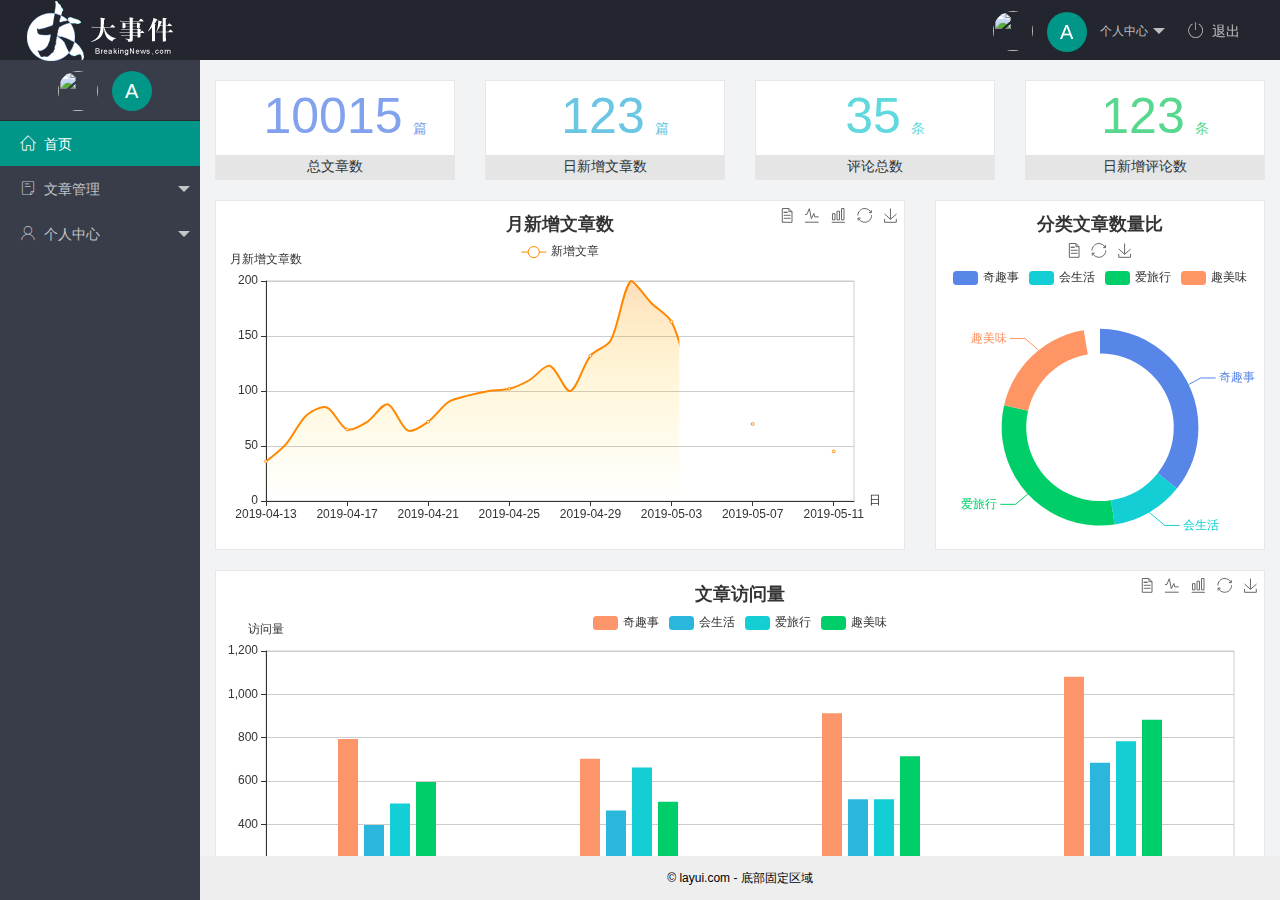
==== commit 7cdaa25d: "完成了用户中心模块" ====
--- a/index.html
+++ b/index.html
@@ -29,9 +29,9 @@
                         个人中心
                     </a>
                     <dl class="layui-nav-child">
-                        <dd><a href="">基本资料</a></dd>
-                        <dd><a href="">更换头像</a></dd>
-                        <dd><a href="">重置密码</a></dd>
+                        <dd><a href="/user/user_info.html" target="fm">基本资料</a></dd>
+                        <dd><a href="/user/user_avatar.html" target="fm">更换头像</a></dd>
+                        <dd><a href="/user/user_pwd.html" target="fm">重置密码</a></dd>
                     </dl>
                 </li>
                 <li class="layui-nav-item"><a href="javascript:;" id="btnLogout"><span
@@ -71,13 +71,16 @@
                         <a href="javascript:;"><span class="iconfont icon-user"></span>个人中心</a>
                         <dl class="layui-nav-child">
                             <dd>
-                                <a href="javascript:;"><i class="layui-icon layui-icon-user"></i>基本资料</a>
+                                <a href="/user/user_info.html" target="fm"> <i
+                                        class="layui-icon layui-icon-user"></i>基本资料</a>
                             </dd>
                             <dd>
-                                <a href="javascript:;"><i class="layui-icon layui-icon-user"></i>更换头像</a>
+                                <a href="/user/user_avatar.html" target="fm"><i
+                                        class="layui-icon layui-icon-user"></i>更换头像</a>
                             </dd>
                             <dd>
-                                <a href="javascript:;"><i class="layui-icon layui-icon-user"></i>重置密码</a>
+                                <a href="/user/user_pwd.html" target="fm"><i
+                                        class="layui-icon layui-icon-user"></i>重置密码</a>
                             </dd>
                         </dl>
                     </li>
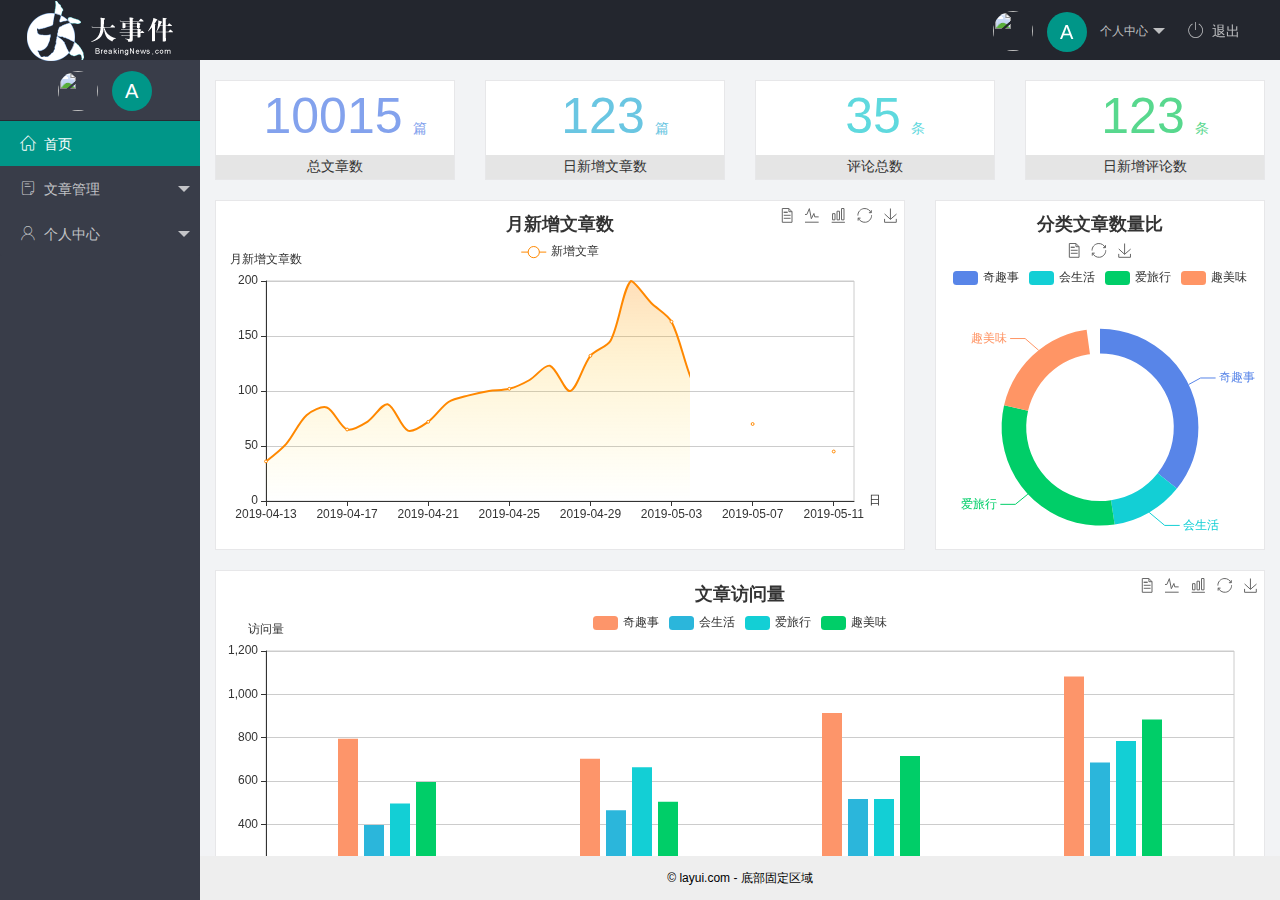
==== commit f10ff2a4: "完成了文章管理" ====
--- a/index.html
+++ b/index.html
@@ -57,13 +57,16 @@
                         <a class="" href="javascript:;"><span class="iconfont icon-16"></span>文章管理</a>
                         <dl class="layui-nav-child">
                             <dd>
-                                <a href="javascript:;"><i class="layui-icon layui-icon-app"></i>文章类别</a>
+                                <a href="/article/art_cate.html" target="fm"><i
+                                        class="layui-icon layui-icon-app"></i>文章类别</a>
                             </dd>
                             <dd>
-                                <a href="javascript:;"><i class="layui-icon layui-icon-app"></i>文章列表</a>
+                                <a href="/article/art_list.html" target="fm"><i
+                                        class="layui-icon layui-icon-app"></i>文章列表</a>
                             </dd>
                             <dd>
-                                <a href="javascript:;"><i class="layui-icon layui-icon-app"></i>发布文章</a>
+                                <a href="/article/art_pub.html" target="fm"><i
+                                        class="layui-icon layui-icon-app"></i>发布文章</a>
                             </dd>
                         </dl>
                     </li>
